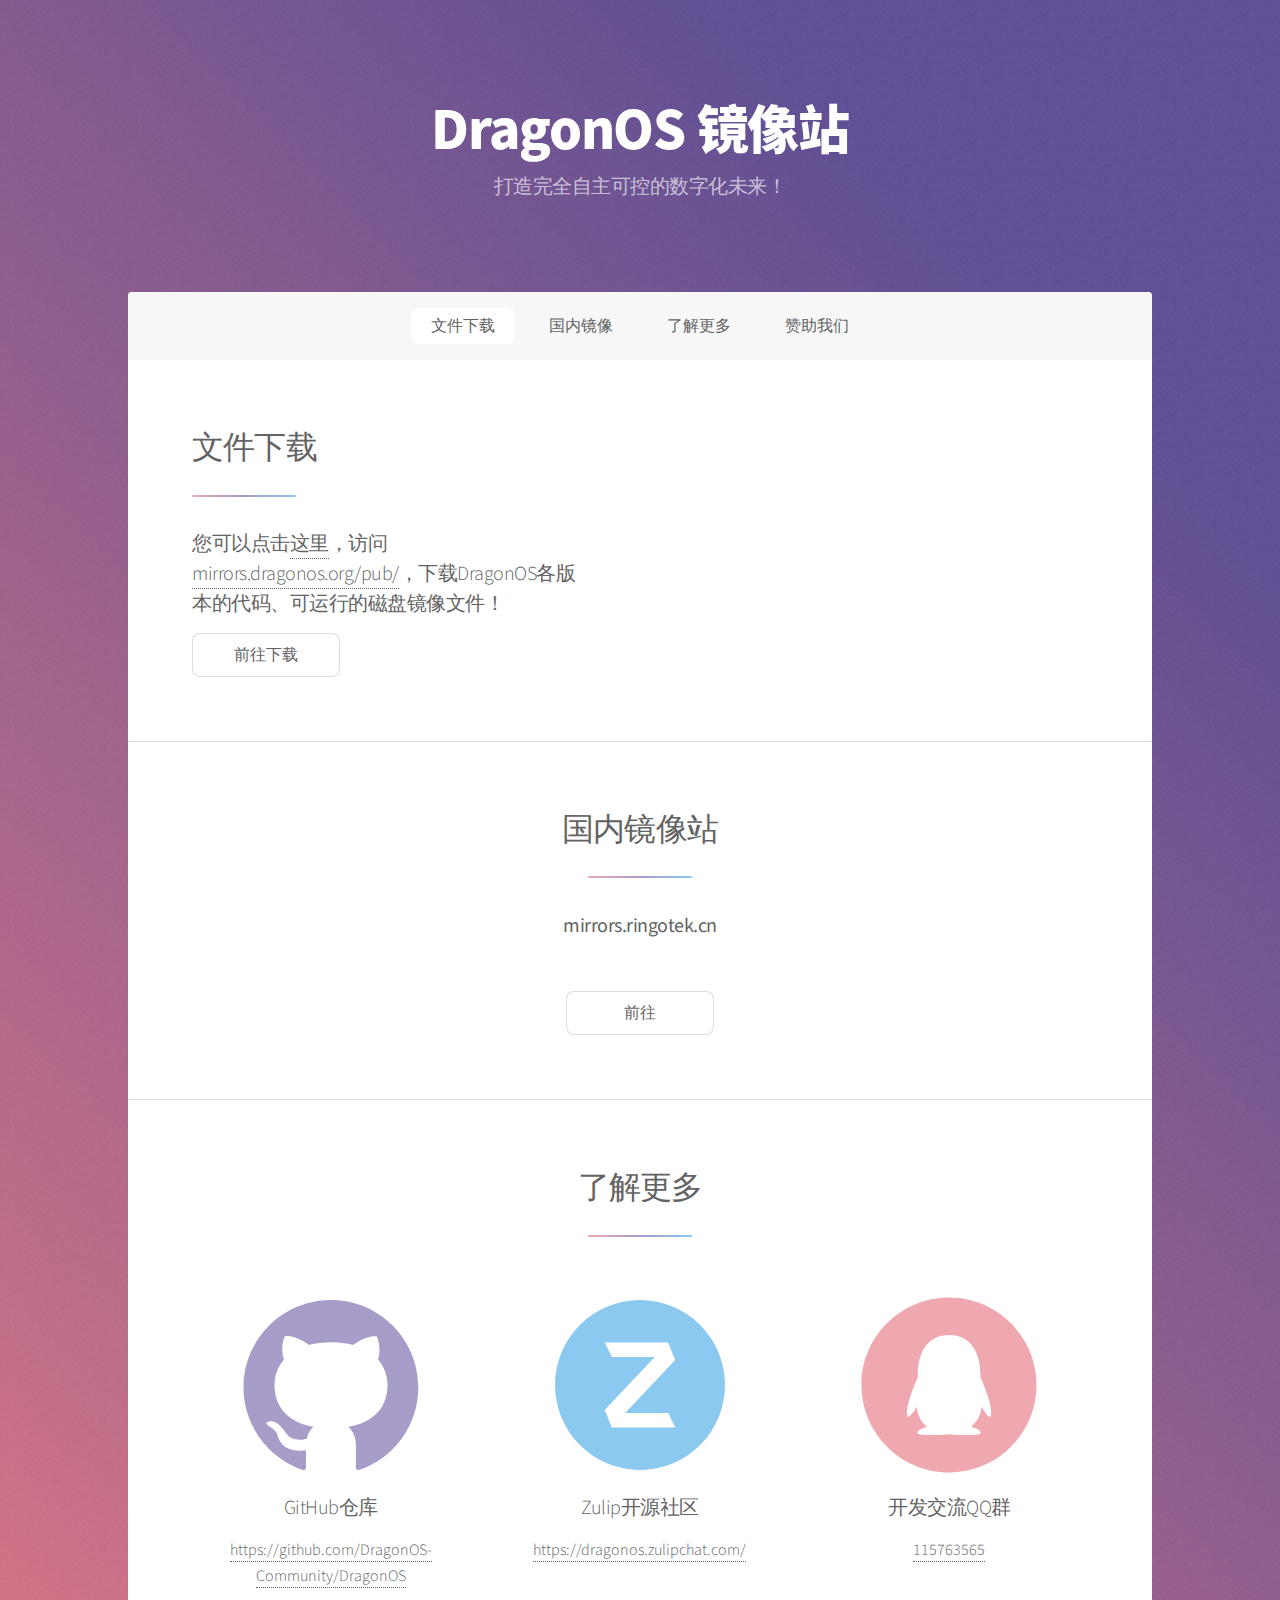
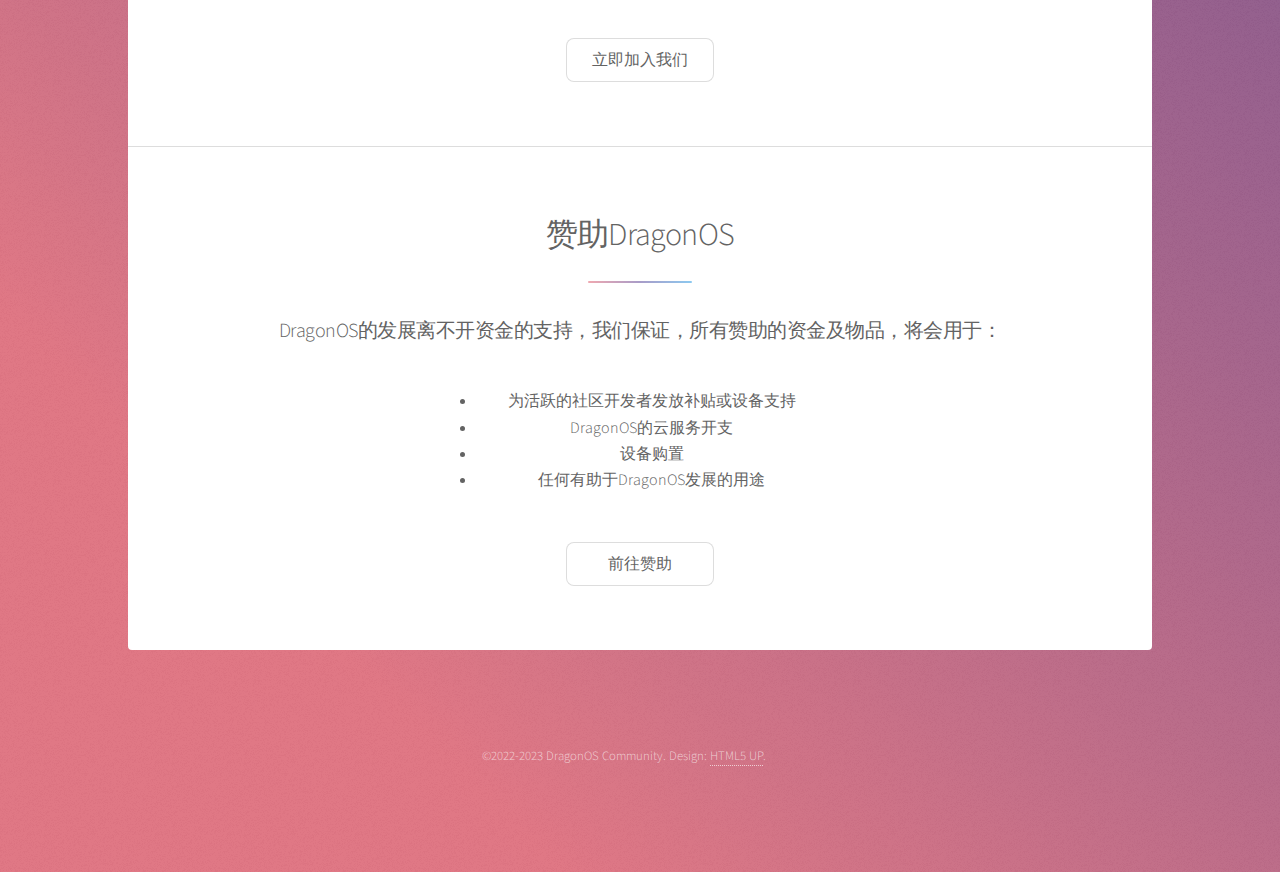
==== src/index.html @ 7f789844 "Merge pull request #1 from Mortimer2003/patch-readme" ====
<!DOCTYPE HTML>

<html>
	<head>
		<title>DragonOS官方镜像站</title>
		<meta charset="utf-8" />
		<meta name="viewport" content="width=device-width, initial-scale=1, user-scalable=no" />
		<link rel="stylesheet" href="assets/css/main.css" />
		<noscript><link rel="stylesheet" href="assets/css/noscript.css" /></noscript>
	</head>
	<body class="is-preload">

		<!-- Wrapper -->
			<div id="wrapper">

				<!-- Header -->
					<header id="header" class="alt">

						<h1>DragonOS 镜像站</h1>
						<p>打造完全自主可控的数字化未来！</p>
					</header>

				<!-- Nav -->
					<nav id="nav">
						<ul>
							<li><a href="#intro" class="active">文件下载</a></li>
							<li><a href="#first">国内镜像</a></li>
							<li><a href="#second">了解更多</a></li>
							<li><a href="#cta">赞助我们</a></li>
						</ul>
					</nav>

				<!-- Main -->
					<div id="main">

						<!-- Introduction -->
							<section id="intro" class="main">
								<div class="spotlight">
									<div class="content">
										<header class="major">
											<h2>文件下载</h2>
										</header>
										<h3>您可以点击<a href="/pub/">这里</a>，访问<a href="/pub/">mirrors.dragonos.org/pub/</a>，下载DragonOS各版本的代码、可运行的磁盘镜像文件！</h3>

										<ul class="actions">
											<li><a href="/pub/" class="button">前往下载</a></li>
										</ul>
									</div>

<!--									<span class="image">-->
										<img decoding="async" width="500vw" height="auto" src="http://new.dragonos.org.cn/wp-content/uploads/2023/03/图形中英文完整@0.5x-1024x275.png" alt="" class="wp-image-15" srcset="https://dragonos.org/wp-content/uploads/2023/03/图形中英文完整@0.5x-1024x275.png 1024w, https://dragonos.org/wp-content/uploads/2023/03/图形中英文完整@0.5x-300x81.png 300w, https://dragonos.org/wp-content/uploads/2023/03/图形中英文完整@0.5x-768x206.png 768w, https://dragonos.org/wp-content/uploads/2023/03/图形中英文完整@0.5x-1536x413.png 1536w, https://dragonos.org/wp-content/uploads/2023/03/图形中英文完整@0.5x-2048x550.png 2048w" >
<!--									</span>-->
								</div>
							</section>

						<!-- First Section -->
							<section id="first" class="main special">
								<header class="major">
									<h2>国内镜像站</h2>
									<a href="https://mirrors.ringotek.cn"><p><b>mirrors.ringotek.cn</b></p></a>
								</header>
								<footer class="major">
									<ul class="actions special">
										<li><a href="https://mirrors.ringotek.cn" class="button">前往</a></li>
									</ul>
								</footer>
							</section>

						<!-- Second Section -->
							<section id="second" class="main special">
								<header class="major">
									<h2>了解更多</h2>
								</header>
								<ul class="features">
									<li>
										<a style="border-bottom: none" href="https://github.com/fslongjin/DragonOS" ><span class="icon solid style3">
											<svg t="1690797645233" class="icon" viewBox="0 0 1024 1024" version="1.1" xmlns="http://www.w3.org/2000/svg" p-id="4051" width="200" height="200"><path d="M511.6 76.3C264.3 76.2 64 276.4 64 523.5 64 718.9 189.3 885 363.8 946c23.5 5.9 19.9-10.8 19.9-22.2v-77.5c-135.7 15.9-141.2-73.9-150.3-88.9C215 726 171.5 718 184.5 703c30.9-15.9 62.4 4 98.9 57.9 26.4 39.1 77.9 32.5 104 26 5.7-23.5 17.9-44.5 34.7-60.8-140.6-25.2-199.2-111-199.2-213 0-49.5 16.3-95 48.3-131.7-20.4-60.5 1.9-112.3 4.9-120 58.1-5.2 118.5 41.6 123.2 45.3 33-8.9 70.7-13.6 112.9-13.6 42.4 0 80.2 4.9 113.5 13.9 11.3-8.6 67.3-48.8 121.3-43.9 2.9 7.7 24.7 58.3 5.5 118 32.4 36.8 48.9 82.7 48.9 132.3 0 102.2-59 188.1-200 212.9 23.5 23.2 38.1 55.4 38.1 91v112.5c0.8 9 0 17.9 15 17.9 177.1-59.7 304.6-227 304.6-424.1 0-247.2-200.4-447.3-447.5-447.3z" p-id="4052" fill="#a89cc8"></path></svg>
										</span></a>
										<h3>GitHub仓库</h3>
										<a href="https://github.com/DragonOS-Community/DragonOS">https://github.com/DragonOS-Community/DragonOS</a>
									</li>
									<li>
										<a style="border-bottom: none" href="https://bbs.dragonos.org"><span class="icon style5">
											<svg t="1690857946956" class="icon" viewBox="0 0 1024 1024" version="1.1" xmlns="http://www.w3.org/2000/svg" p-id="2339" width="170" height="170" style="margin: 15px 0"><path d="M1024 512a512 512 0 1 1-1024 0 512 512 0 0 1 1024 0z m-342.613333-256H299.52l42.666667 86.613333h258.56l-301.226667 320 42.666667 104.96h382.293333l-42.666667-86.186666H422.826667l301.226666-320-42.666666-104.96z" p-id="2340" fill="#8cc9f0"></path></svg>
										</span></a>
										<h3>Zulip开源社区</h3>
										<a href="https://dragonos.zulipchat.com/">https://dragonos.zulipchat.com/</a>
									</li>
									<li>
										<a style="border-bottom: none" href="http://qm.qq.com/cgi-bin/qm/qr?_wv=1027&k=5KfmkHtFRxR0Cs0UY2Nuq-C2KBJHUR1k&authKey=b%2BXKM94Z%2FIKrZScWaLQOIlvi4wXtGjrVBRhCamN8%2FWY8Rt9WVt2%2FkQvyWHOP9fL7&noverify=0&group_code=115763565">
											<span class="icon style1">
												<svg t="1690858551765" class="icon" viewBox="0 0 1024 1024" version="1.1" xmlns="http://www.w3.org/2000/svg" p-id="3417" width="200" height="200"><path d="M512 64C264.6 64 64 264.6 64 512s200.6 448 448 448 448-200.6 448-448S759.4 64 512 64z m210.5 612.4c-11.5 1.4-44.9-52.7-44.9-52.7 0 31.3-16.2 72.2-51.1 101.8 16.9 5.2 54.9 19.2 45.9 34.4-7.3 12.3-125.6 7.9-159.8 4-34.2 3.8-152.5 8.3-159.8-4-9.1-15.2 28.9-29.2 45.8-34.4-35-29.5-51.1-70.4-51.1-101.8 0 0-33.4 54.1-44.9 52.7-5.4-0.7-12.4-29.6 9.4-99.7 10.3-33 22-60.5 40.2-105.8-3.1-116.9 45.3-215 160.4-215 113.9 0 163.3 96.1 160.4 215 18.1 45.2 29.9 72.8 40.2 105.8 21.7 70.1 14.6 99.1 9.3 99.7z" p-id="3418" fill="#efa8b0"></path></svg>
											</span>
										</a>
										<h3>开发交流QQ群</h3>
										<a href="http://qm.qq.com/cgi-bin/qm/qr?_wv=1027&k=5KfmkHtFRxR0Cs0UY2Nuq-C2KBJHUR1k&authKey=b%2BXKM94Z%2FIKrZScWaLQOIlvi4wXtGjrVBRhCamN8%2FWY8Rt9WVt2%2FkQvyWHOP9fL7&noverify=0&group_code=115763565">115763565</a>
									</li>

								</ul>
								<footer class="major">
									<ul class="actions special">
										<li><a href="https://dragonos.zulipchat.com/" class="button">立即加入我们</a></li>
									</ul>
								</footer>
							</section>

						<!-- Get Started -->
						<section id="cta" class="main special">
							<header class="major">
								<h2>赞助DragonOS</h2>
								<p>DragonOS的发展离不开资金的支持，我们保证，所有赞助的资金及物品，将会用于：</p>
								<ul style="width: 40%; margin:auto">
									<li>为活跃的社区开发者发放补贴或设备支持</li>
									<li>DragonOS的云服务开支</li>
									<li>设备购置</li>
									<li>任何有助于DragonOS发展的用途</li>
								</ul>
							</header>
							<footer class="major">
								<ul class="actions special">
									<li><a href="https://dragonos.org/?page_id=37" class="button">前往赞助</a></li>
								</ul>
							</footer>
						</section>
					</div>

				<!-- Footer -->
					<footer id="footer">
						<p class="copyright">©2022-2023 DragonOS Community. Design: <a href="https://html5up.net">HTML5 UP</a>.</p>
					</footer>


			</div>

		<!-- Scripts -->
			<script src="assets/js/jquery.min.js"></script>
			<script src="assets/js/jquery.scrollex.min.js"></script>
			<script src="assets/js/jquery.scrolly.min.js"></script>
			<script src="assets/js/browser.min.js"></script>
			<script src="assets/js/breakpoints.min.js"></script>
			<script src="assets/js/util.js"></script>
			<script src="assets/js/main.js"></script>

	</body>
</html>
---- src/assets/css/main.css ----
@import 'https://fonts.googleapis.com/css?family=Source+Sans+Pro:300,400';

/*
	Stellar by HTML5 UP
	html5up.net | @ajlkn
	Free for personal and commercial use under the CCA 3.0 license (html5up.net/license)
*/

@font-face {
	font-family: title;
	src: url('../webfonts/reTgIxCeG3Te.woff');
}

html, body, div, span, applet, object,
iframe, h1, h2, h3, h4, h5, h6, p, blockquote,
pre, a, abbr, acronym, address, big, cite,
code, del, dfn, em, img, ins, kbd, q, s, samp,
small, strike, strong, sub, sup, tt, var, b,
u, i, center, dl, dt, dd, ol, ul, li, fieldset,
form, label, legend, table, caption, tbody,
tfoot, thead, tr, th, td, article, aside,
canvas, details, embed, figure, figcaption,
footer, header, hgroup, menu, nav, output, ruby,
section, summary, time, mark, audio, video {
	margin: 0;
	padding: 0;
	border: 0;
	font-size: 100%;
	font: inherit;
	vertical-align: baseline;}

article, aside, details, figcaption, figure,
footer, header, hgroup, menu, nav, section {
	display: block;}

body {
	line-height: 1;
}

h1 {
	font-family: title;
}

ol, ul {
	list-style: none;
}

blockquote, q {
	quotes: none;
}

	blockquote:before, blockquote:after, q:before, q:after {
		content: '';
		content: none;
	}

table {
	border-collapse: collapse;
	border-spacing: 0;
}

body {
	-webkit-text-size-adjust: none;
}

mark {
	background-color: transparent;
	color: inherit;
}

input::-moz-focus-inner {
	border: 0;
	padding: 0;
}

input, select, textarea {
	-moz-appearance: none;
	-webkit-appearance: none;
	-ms-appearance: none;
	appearance: none;
}

/* Basic */

	@-ms-viewport {
		/*width: device-width;*/
	}

	body {
		-ms-overflow-style: scrollbar;
	}

	@media screen and (max-width: 480px) {

		html, body {
			min-width: 320px;
		}

	}

	html {
		box-sizing: border-box;
	}

	*, *:before, *:after {
		box-sizing: inherit;
	}

	body {
		background-color: #935d8c;
		background-image: url("../../images/overlay.png"), -moz-linear-gradient(45deg, #e37682 15%, #5f4d93 85%);
		background-image: url("../../images/overlay.png"), -webkit-linear-gradient(45deg, #e37682 15%, #5f4d93 85%);
		background-image: url("../../images/overlay.png"), -ms-linear-gradient(45deg, #e37682 15%, #5f4d93 85%);
		background-image: url("../../images/overlay.png"), linear-gradient(45deg, #e37682 15%, #5f4d93 85%);
	}

		body.is-preload *, body.is-preload *:before, body.is-preload *:after {
			-moz-animation: none !important;
			-webkit-animation: none !important;
			-ms-animation: none !important;
			animation: none !important;
			-moz-transition: none !important;
			-webkit-transition: none !important;
			-ms-transition: none !important;
			transition: none !important;
		}

/* Type */

	body {
		background-color: #935d8c;
		color: rgba(255, 255, 255, 0.65);
	}

	body, input, select, textarea {
		font-family: "Source Sans Pro", Helvetica, sans-serif;
		font-size: 17pt;
		font-weight: 300;
		line-height: 1.65;
	}

		@media screen and (max-width: 1680px) {

			body, input, select, textarea {
				font-size: 14pt;
			}

		}

		@media screen and (max-width: 1280px) {

			body, input, select, textarea {
				font-size: 12pt;
			}

		}

		@media screen and (max-width: 360px) {

			body, input, select, textarea {
				font-size: 11pt;
			}

		}

	a {
		-moz-transition: color 0.2s ease, border-bottom 0.2s ease;
		-webkit-transition: color 0.2s ease, border-bottom 0.2s ease;
		-ms-transition: color 0.2s ease, border-bottom 0.2s ease;
		transition: color 0.2s ease, border-bottom 0.2s ease;
		text-decoration: none;
		border-bottom: dotted 1px;
		color: inherit;
	}

		a:hover {
			border-bottom-color: transparent;
		}

	strong, b {
		font-weight: 400;
	}

	em, i {
		font-style: italic;
	}

	p {
		margin: 0 0 2em 0;
	}

		p.content {
			-moz-columns: 20em 2;
			-webkit-columns: 20em 2;
			-ms-columns: 20em 2;
			columns: 20em 2;
			-moz-column-gap: 2em;
			-webkit-column-gap: 2em;
			-ms-column-gap: 2em;
			column-gap: 2em;
			text-align: justify;
		}

	h1, h2, h3, h4, h5, h6 {
		font-weight: 300;
		line-height: 1.5;
		margin: 0 0 0.7em 0;
		letter-spacing: -0.025em;
	}

		h1 a, h2 a, h3 a, h4 a, h5 a, h6 a {
			color: inherit;
			text-decoration: none;
		}

	h1 {
		font-size: 2.5em;
		line-height: 1.2;
	}

	h2 {
		font-size: 1.5em;
	}

	h3 {
		font-size: 1.25em;
	}

	h4 {
		font-size: 1.1em;
	}

	h5 {
		font-size: 0.9em;
	}

	h6 {
		font-size: 0.7em;
	}

	@media screen and (max-width: 736px) {

		h1 {
			font-size: 2em;
		}

	}

	sub {
		font-size: 0.8em;
		position: relative;
		top: 0.5em;
	}

	sup {
		font-size: 0.8em;
		position: relative;
		top: -0.5em;
	}

	blockquote {
		border-left: solid 4px;
		font-style: italic;
		margin: 0 0 2em 0;
		padding: 0.5em 0 0.5em 2em;
	}

	code {
		border-radius: 8px;
		border: solid 1px;
		font-family: "Courier New", monospace;
		font-size: 0.9em;
		margin: 0 0.25em;
		padding: 0.25em 0.65em;
	}

	pre {
		-webkit-overflow-scrolling: touch;
		font-family: "Courier New", monospace;
		font-size: 0.9em;
		margin: 0 0 2em 0;
	}

		pre code {
			display: block;
			line-height: 1.75;
			padding: 1em 1.5em;
			overflow-x: auto;
		}

	hr {
		border: 0;
		border-bottom: solid 1px;
		margin: 2em 0;
	}

		hr.major {
			margin: 3em 0;
		}

	.align-left {
		text-align: left;
	}

	.align-center {
		text-align: center;
	}

	.align-right {
		text-align: right;
	}

	input, select, textarea {
		color: #ffffff;
	}

	a:hover {
		color: #ffffff;
	}

	strong, b {
		color: #ffffff;
	}

	h1, h2, h3, h4, h5, h6 {
		color: #ffffff;
	}

	blockquote {
		border-left-color: rgba(255, 255, 255, 0.35);
	}

	code {
		background: rgba(255, 255, 255, 0.075);
		border-color: rgba(255, 255, 255, 0.35);
	}

	hr {
		border-bottom-color: rgba(255, 255, 255, 0.35);
	}

/* Row */

	.row {
		display: flex;
		flex-wrap: wrap;
		box-sizing: border-box;
		align-items: stretch;
	}

		.row > * {
			box-sizing: border-box;
		}

		.row.gtr-uniform > * > :last-child {
			margin-bottom: 0;
		}

		.row.aln-left {
			justify-content: flex-start;
		}

		.row.aln-center {
			justify-content: center;
		}

		.row.aln-right {
			justify-content: flex-end;
		}

		.row.aln-top {
			align-items: flex-start;
		}

		.row.aln-middle {
			align-items: center;
		}

		.row.aln-bottom {
			align-items: flex-end;
		}

		.row > .imp {
			order: -1;
		}

		.row > .col-1 {
			width: 8.33333%;
		}

		.row > .off-1 {
			margin-left: 8.33333%;
		}

		.row > .col-2 {
			width: 16.66667%;
		}

		.row > .off-2 {
			margin-left: 16.66667%;
		}

		.row > .col-3 {
			width: 25%;
		}

		.row > .off-3 {
			margin-left: 25%;
		}

		.row > .col-4 {
			width: 33.33333%;
		}

		.row > .off-4 {
			margin-left: 33.33333%;
		}

		.row > .col-5 {
			width: 41.66667%;
		}

		.row > .off-5 {
			margin-left: 41.66667%;
		}

		.row > .col-6 {
			width: 50%;
		}

		.row > .off-6 {
			margin-left: 50%;
		}

		.row > .col-7 {
			width: 58.33333%;
		}

		.row > .off-7 {
			margin-left: 58.33333%;
		}

		.row > .col-8 {
			width: 66.66667%;
		}

		.row > .off-8 {
			margin-left: 66.66667%;
		}

		.row > .col-9 {
			width: 75%;
		}

		.row > .off-9 {
			margin-left: 75%;
		}

		.row > .col-10 {
			width: 83.33333%;
		}

		.row > .off-10 {
			margin-left: 83.33333%;
		}

		.row > .col-11 {
			width: 91.66667%;
		}

		.row > .off-11 {
			margin-left: 91.66667%;
		}

		.row > .col-12 {
			width: 100%;
		}

		.row > .off-12 {
			margin-left: 100%;
		}

		.row.gtr-0 {
			margin-top: 0;
			margin-left: 0em;
		}

			.row.gtr-0 > * {
				padding: 0 0 0 0em;
			}

			.row.gtr-0.gtr-uniform {
				margin-top: 0em;
			}

				.row.gtr-0.gtr-uniform > * {
					padding-top: 0em;
				}

		.row.gtr-25 {
			margin-top: 0;
			margin-left: -0.375em;
		}

			.row.gtr-25 > * {
				padding: 0 0 0 0.375em;
			}

			.row.gtr-25.gtr-uniform {
				margin-top: -0.375em;
			}

				.row.gtr-25.gtr-uniform > * {
					padding-top: 0.375em;
				}

		.row.gtr-50 {
			margin-top: 0;
			margin-left: -0.75em;
		}

			.row.gtr-50 > * {
				padding: 0 0 0 0.75em;
			}

			.row.gtr-50.gtr-uniform {
				margin-top: -0.75em;
			}

				.row.gtr-50.gtr-uniform > * {
					padding-top: 0.75em;
				}

		.row {
			margin-top: 0;
			margin-left: -1.5em;
		}

			.row > * {
				padding: 0 0 0 1.5em;
			}

			.row.gtr-uniform {
				margin-top: -1.5em;
			}

				.row.gtr-uniform > * {
					padding-top: 1.5em;
				}

		.row.gtr-150 {
			margin-top: 0;
			margin-left: -2.25em;
		}

			.row.gtr-150 > * {
				padding: 0 0 0 2.25em;
			}

			.row.gtr-150.gtr-uniform {
				margin-top: -2.25em;
			}

				.row.gtr-150.gtr-uniform > * {
					padding-top: 2.25em;
				}

		.row.gtr-200 {
			margin-top: 0;
			margin-left: -3em;
		}

			.row.gtr-200 > * {
				padding: 0 0 0 3em;
			}

			.row.gtr-200.gtr-uniform {
				margin-top: -3em;
			}

				.row.gtr-200.gtr-uniform > * {
					padding-top: 3em;
				}

		@media screen and (max-width: 1680px) {

			.row {
				display: flex;
				flex-wrap: wrap;
				box-sizing: border-box;
				align-items: stretch;
			}

				.row > * {
					box-sizing: border-box;
				}

				.row.gtr-uniform > * > :last-child {
					margin-bottom: 0;
				}

				.row.aln-left {
					justify-content: flex-start;
				}

				.row.aln-center {
					justify-content: center;
				}

				.row.aln-right {
					justify-content: flex-end;
				}

				.row.aln-top {
					align-items: flex-start;
				}

				.row.aln-middle {
					align-items: center;
				}

				.row.aln-bottom {
					align-items: flex-end;
				}

				.row > .imp-xlarge {
					order: -1;
				}

				.row > .col-1-xlarge {
					width: 8.33333%;
				}

				.row > .off-1-xlarge {
					margin-left: 8.33333%;
				}

				.row > .col-2-xlarge {
					width: 16.66667%;
				}

				.row > .off-2-xlarge {
					margin-left: 16.66667%;
				}

				.row > .col-3-xlarge {
					width: 25%;
				}

				.row > .off-3-xlarge {
					margin-left: 25%;
				}

				.row > .col-4-xlarge {
					width: 33.33333%;
				}

				.row > .off-4-xlarge {
					margin-left: 33.33333%;
				}

				.row > .col-5-xlarge {
					width: 41.66667%;
				}

				.row > .off-5-xlarge {
					margin-left: 41.66667%;
				}

				.row > .col-6-xlarge {
					width: 50%;
				}

				.row > .off-6-xlarge {
					margin-left: 50%;
				}

				.row > .col-7-xlarge {
					width: 58.33333%;
				}

				.row > .off-7-xlarge {
					margin-left: 58.33333%;
				}

				.row > .col-8-xlarge {
					width: 66.66667%;
				}

				.row > .off-8-xlarge {
					margin-left: 66.66667%;
				}

				.row > .col-9-xlarge {
					width: 75%;
				}

				.row > .off-9-xlarge {
					margin-left: 75%;
				}

				.row > .col-10-xlarge {
					width: 83.33333%;
				}

				.row > .off-10-xlarge {
					margin-left: 83.33333%;
				}

				.row > .col-11-xlarge {
					width: 91.66667%;
				}

				.row > .off-11-xlarge {
					margin-left: 91.66667%;
				}

				.row > .col-12-xlarge {
					width: 100%;
				}

				.row > .off-12-xlarge {
					margin-left: 100%;
				}

				.row.gtr-0 {
					margin-top: 0;
					margin-left: 0em;
				}

					.row.gtr-0 > * {
						padding: 0 0 0 0em;
					}

					.row.gtr-0.gtr-uniform {
						margin-top: 0em;
					}

						.row.gtr-0.gtr-uniform > * {
							padding-top: 0em;
						}

				.row.gtr-25 {
					margin-top: 0;
					margin-left: -0.375em;
				}

					.row.gtr-25 > * {
						padding: 0 0 0 0.375em;
					}

					.row.gtr-25.gtr-uniform {
						margin-top: -0.375em;
					}

						.row.gtr-25.gtr-uniform > * {
							padding-top: 0.375em;
						}

				.row.gtr-50 {
					margin-top: 0;
					margin-left: -0.75em;
				}

					.row.gtr-50 > * {
						padding: 0 0 0 0.75em;
					}

					.row.gtr-50.gtr-uniform {
						margin-top: -0.75em;
					}

						.row.gtr-50.gtr-uniform > * {
							padding-top: 0.75em;
						}

				.row {
					margin-top: 0;
					margin-left: -1.5em;
				}

					.row > * {
						padding: 0 0 0 1.5em;
					}

					.row.gtr-uniform {
						margin-top: -1.5em;
					}

						.row.gtr-uniform > * {
							padding-top: 1.5em;
						}

				.row.gtr-150 {
					margin-top: 0;
					margin-left: -2.25em;
				}

					.row.gtr-150 > * {
						padding: 0 0 0 2.25em;
					}

					.row.gtr-150.gtr-uniform {
						margin-top: -2.25em;
					}

						.row.gtr-150.gtr-uniform > * {
							padding-top: 2.25em;
						}

				.row.gtr-200 {
					margin-top: 0;
					margin-left: -3em;
				}

					.row.gtr-200 > * {
						padding: 0 0 0 3em;
					}

					.row.gtr-200.gtr-uniform {
						margin-top: -3em;
					}

						.row.gtr-200.gtr-uniform > * {
							padding-top: 3em;
						}

		}

		@media screen and (max-width: 1280px) {

			.row {
				display: flex;
				flex-wrap: wrap;
				box-sizing: border-box;
				align-items: stretch;
			}

				.row > * {
					box-sizing: border-box;
				}

				.row.gtr-uniform > * > :last-child {
					margin-bottom: 0;
				}

				.row.aln-left {
					justify-content: flex-start;
				}

				.row.aln-center {
					justify-content: center;
				}

				.row.aln-right {
					justify-content: flex-end;
				}

				.row.aln-top {
					align-items: flex-start;
				}

				.row.aln-middle {
					align-items: center;
				}

				.row.aln-bottom {
					align-items: flex-end;
				}

				.row > .imp-large {
					order: -1;
				}

				.row > .col-1-large {
					width: 8.33333%;
				}

				.row > .off-1-large {
					margin-left: 8.33333%;
				}

				.row > .col-2-large {
					width: 16.66667%;
				}

				.row > .off-2-large {
					margin-left: 16.66667%;
				}

				.row > .col-3-large {
					width: 25%;
				}

				.row > .off-3-large {
					margin-left: 25%;
				}

				.row > .col-4-large {
					width: 33.33333%;
				}

				.row > .off-4-large {
					margin-left: 33.33333%;
				}

				.row > .col-5-large {
					width: 41.66667%;
				}

				.row > .off-5-large {
					margin-left: 41.66667%;
				}

				.row > .col-6-large {
					width: 50%;
				}

				.row > .off-6-large {
					margin-left: 50%;
				}

				.row > .col-7-large {
					width: 58.33333%;
				}

				.row > .off-7-large {
					margin-left: 58.33333%;
				}

				.row > .col-8-large {
					width: 66.66667%;
				}

				.row > .off-8-large {
					margin-left: 66.66667%;
				}

				.row > .col-9-large {
					width: 75%;
				}

				.row > .off-9-large {
					margin-left: 75%;
				}

				.row > .col-10-large {
					width: 83.33333%;
				}

				.row > .off-10-large {
					margin-left: 83.33333%;
				}

				.row > .col-11-large {
					width: 91.66667%;
				}

				.row > .off-11-large {
					margin-left: 91.66667%;
				}

				.row > .col-12-large {
					width: 100%;
				}

				.row > .off-12-large {
					margin-left: 100%;
				}

				.row.gtr-0 {
					margin-top: 0;
					margin-left: 0em;
				}

					.row.gtr-0 > * {
						padding: 0 0 0 0em;
					}

					.row.gtr-0.gtr-uniform {
						margin-top: 0em;
					}

						.row.gtr-0.gtr-uniform > * {
							padding-top: 0em;
						}

				.row.gtr-25 {
					margin-top: 0;
					margin-left: -0.375em;
				}

					.row.gtr-25 > * {
						padding: 0 0 0 0.375em;
					}

					.row.gtr-25.gtr-uniform {
						margin-top: -0.375em;
					}

						.row.gtr-25.gtr-uniform > * {
							padding-top: 0.375em;
						}

				.row.gtr-50 {
					margin-top: 0;
					margin-left: -0.75em;
				}

					.row.gtr-50 > * {
						padding: 0 0 0 0.75em;
					}

					.row.gtr-50.gtr-uniform {
						margin-top: -0.75em;
					}

						.row.gtr-50.gtr-uniform > * {
							padding-top: 0.75em;
						}

				.row {
					margin-top: 0;
					margin-left: -1.5em;
				}

					.row > * {
						padding: 0 0 0 1.5em;
					}

					.row.gtr-uniform {
						margin-top: -1.5em;
					}

						.row.gtr-uniform > * {
							padding-top: 1.5em;
						}

				.row.gtr-150 {
					margin-top: 0;
					margin-left: -2.25em;
				}

					.row.gtr-150 > * {
						padding: 0 0 0 2.25em;
					}

					.row.gtr-150.gtr-uniform {
						margin-top: -2.25em;
					}

						.row.gtr-150.gtr-uniform > * {
							padding-top: 2.25em;
						}

				.row.gtr-200 {
					margin-top: 0;
					margin-left: -3em;
				}

					.row.gtr-200 > * {
						padding: 0 0 0 3em;
					}

					.row.gtr-200.gtr-uniform {
						margin-top: -3em;
					}

						.row.gtr-200.gtr-uniform > * {
							padding-top: 3em;
						}

		}

		@media screen and (max-width: 980px) {

			.row {
				display: flex;
				flex-wrap: wrap;
				box-sizing: border-box;
				align-items: stretch;
			}

				.row > * {
					box-sizing: border-box;
				}

				.row.gtr-uniform > * > :last-child {
					margin-bottom: 0;
				}

				.row.aln-left {
					justify-content: flex-start;
				}

				.row.aln-center {
					justify-content: center;
				}

				.row.aln-right {
					justify-content: flex-end;
				}

				.row.aln-top {
					align-items: flex-start;
				}

				.row.aln-middle {
					align-items: center;
				}

				.row.aln-bottom {
					align-items: flex-end;
				}

				.row > .imp-medium {
					order: -1;
				}

				.row > .col-1-medium {
					width: 8.33333%;
				}

				.row > .off-1-medium {
					margin-left: 8.33333%;
				}

				.row > .col-2-medium {
					width: 16.66667%;
				}

				.row > .off-2-medium {
					margin-left: 16.66667%;
				}

				.row > .col-3-medium {
					width: 25%;
				}

				.row > .off-3-medium {
					margin-left: 25%;
				}

				.row > .col-4-medium {
					width: 33.33333%;
				}

				.row > .off-4-medium {
					margin-left: 33.33333%;
				}

				.row > .col-5-medium {
					width: 41.66667%;
				}

				.row > .off-5-medium {
					margin-left: 41.66667%;
				}

				.row > .col-6-medium {
					width: 50%;
				}

				.row > .off-6-medium {
					margin-left: 50%;
				}

				.row > .col-7-medium {
					width: 58.33333%;
				}

				.row > .off-7-medium {
					margin-left: 58.33333%;
				}

				.row > .col-8-medium {
					width: 66.66667%;
				}

				.row > .off-8-medium {
					margin-left: 66.66667%;
				}

				.row > .col-9-medium {
					width: 75%;
				}

				.row > .off-9-medium {
					margin-left: 75%;
				}

				.row > .col-10-medium {
					width: 83.33333%;
				}

				.row > .off-10-medium {
					margin-left: 83.33333%;
				}

				.row > .col-11-medium {
					width: 91.66667%;
				}

				.row > .off-11-medium {
					margin-left: 91.66667%;
				}

				.row > .col-12-medium {
					width: 100%;
				}

				.row > .off-12-medium {
					margin-left: 100%;
				}

				.row.gtr-0 {
					margin-top: 0;
					margin-left: 0em;
				}

					.row.gtr-0 > * {
						padding: 0 0 0 0em;
					}

					.row.gtr-0.gtr-uniform {
						margin-top: 0em;
					}

						.row.gtr-0.gtr-uniform > * {
							padding-top: 0em;
						}

				.row.gtr-25 {
					margin-top: 0;
					margin-left: -0.375em;
				}

					.row.gtr-25 > * {
						padding: 0 0 0 0.375em;
					}

					.row.gtr-25.gtr-uniform {
						margin-top: -0.375em;
					}

						.row.gtr-25.gtr-uniform > * {
							padding-top: 0.375em;
						}

				.row.gtr-50 {
					margin-top: 0;
					margin-left: -0.75em;
				}

					.row.gtr-50 > * {
						padding: 0 0 0 0.75em;
					}

					.row.gtr-50.gtr-uniform {
						margin-top: -0.75em;
					}

						.row.gtr-50.gtr-uniform > * {
							padding-top: 0.75em;
						}

				.row {
					margin-top: 0;
					margin-left: -1.5em;
				}

					.row > * {
						padding: 0 0 0 1.5em;
					}

					.row.gtr-uniform {
						margin-top: -1.5em;
					}

						.row.gtr-uniform > * {
							padding-top: 1.5em;
						}

				.row.gtr-150 {
					margin-top: 0;
					margin-left: -2.25em;
				}

					.row.gtr-150 > * {
						padding: 0 0 0 2.25em;
					}

					.row.gtr-150.gtr-uniform {
						margin-top: -2.25em;
					}

						.row.gtr-150.gtr-uniform > * {
							padding-top: 2.25em;
						}

				.row.gtr-200 {
					margin-top: 0;
					margin-left: -3em;
				}

					.row.gtr-200 > * {
						padding: 0 0 0 3em;
					}

					.row.gtr-200.gtr-uniform {
						margin-top: -3em;
					}

						.row.gtr-200.gtr-uniform > * {
							padding-top: 3em;
						}

		}

		@media screen and (max-width: 736px) {

			.row {
				display: flex;
				flex-wrap: wrap;
				box-sizing: border-box;
				align-items: stretch;
			}

				.row > * {
					box-sizing: border-box;
				}

				.row.gtr-uniform > * > :last-child {
					margin-bottom: 0;
				}

				.row.aln-left {
					justify-content: flex-start;
				}

				.row.aln-center {
					justify-content: center;
				}

				.row.aln-right {
					justify-content: flex-end;
				}

				.row.aln-top {
					align-items: flex-start;
				}

				.row.aln-middle {
					align-items: center;
				}

				.row.aln-bottom {
					align-items: flex-end;
				}

				.row > .imp-small {
					order: -1;
				}

				.row > .col-1-small {
					width: 8.33333%;
				}

				.row > .off-1-small {
					margin-left: 8.33333%;
				}

				.row > .col-2-small {
					width: 16.66667%;
				}

				.row > .off-2-small {
					margin-left: 16.66667%;
				}

				.row > .col-3-small {
					width: 25%;
				}

				.row > .off-3-small {
					margin-left: 25%;
				}

				.row > .col-4-small {
					width: 33.33333%;
				}

				.row > .off-4-small {
					margin-left: 33.33333%;
				}

				.row > .col-5-small {
					width: 41.66667%;
				}

				.row > .off-5-small {
					margin-left: 41.66667%;
				}

				.row > .col-6-small {
					width: 50%;
				}

				.row > .off-6-small {
					margin-left: 50%;
				}

				.row > .col-7-small {
					width: 58.33333%;
				}

				.row > .off-7-small {
					margin-left: 58.33333%;
				}

				.row > .col-8-small {
					width: 66.66667%;
				}

				.row > .off-8-small {
					margin-left: 66.66667%;
				}

				.row > .col-9-small {
					width: 75%;
				}

				.row > .off-9-small {
					margin-left: 75%;
				}

				.row > .col-10-small {
					width: 83.33333%;
				}

				.row > .off-10-small {
					margin-left: 83.33333%;
				}

				.row > .col-11-small {
					width: 91.66667%;
				}

				.row > .off-11-small {
					margin-left: 91.66667%;
				}

				.row > .col-12-small {
					width: 100%;
				}

				.row > .off-12-small {
					margin-left: 100%;
				}

				.row.gtr-0 {
					margin-top: 0;
					margin-left: 0em;
				}

					.row.gtr-0 > * {
						padding: 0 0 0 0em;
					}

					.row.gtr-0.gtr-uniform {
						margin-top: 0em;
					}

						.row.gtr-0.gtr-uniform > * {
							padding-top: 0em;
						}

				.row.gtr-25 {
					margin-top: 0;
					margin-left: -0.25em;
				}

					.row.gtr-25 > * {
						padding: 0 0 0 0.25em;
					}

					.row.gtr-25.gtr-uniform {
						margin-top: -0.25em;
					}

						.row.gtr-25.gtr-uniform > * {
							padding-top: 0.25em;
						}

				.row.gtr-50 {
					margin-top: 0;
					margin-left: -0.5em;
				}

					.row.gtr-50 > * {
						padding: 0 0 0 0.5em;
					}

					.row.gtr-50.gtr-uniform {
						margin-top: -0.5em;
					}

						.row.gtr-50.gtr-uniform > * {
							padding-top: 0.5em;
						}

				.row {
					margin-top: 0;
					margin-left: -1em;
				}

					.row > * {
						padding: 0 0 0 1em;
					}

					.row.gtr-uniform {
						margin-top: -1em;
					}

						.row.gtr-uniform > * {
							padding-top: 1em;
						}

				.row.gtr-150 {
					margin-top: 0;
					margin-left: -1.5em;
				}

					.row.gtr-150 > * {
						padding: 0 0 0 1.5em;
					}

					.row.gtr-150.gtr-uniform {
						margin-top: -1.5em;
					}

						.row.gtr-150.gtr-uniform > * {
							padding-top: 1.5em;
						}

				.row.gtr-200 {
					margin-top: 0;
					margin-left: -2em;
				}

					.row.gtr-200 > * {
						padding: 0 0 0 2em;
					}

					.row.gtr-200.gtr-uniform {
						margin-top: -2em;
					}

						.row.gtr-200.gtr-uniform > * {
							padding-top: 2em;
						}

		}

		@media screen and (max-width: 480px) {

			.row {
				display: flex;
				flex-wrap: wrap;
				box-sizing: border-box;
				align-items: stretch;
			}

				.row > * {
					box-sizing: border-box;
				}

				.row.gtr-uniform > * > :last-child {
					margin-bottom: 0;
				}

				.row.aln-left {
					justify-content: flex-start;
				}

				.row.aln-center {
					justify-content: center;
				}

				.row.aln-right {
					justify-content: flex-end;
				}

				.row.aln-top {
					align-items: flex-start;
				}

				.row.aln-middle {
					align-items: center;
				}

				.row.aln-bottom {
					align-items: flex-end;
				}

				.row > .imp-xsmall {
					order: -1;
				}

				.row > .col-1-xsmall {
					width: 8.33333%;
				}

				.row > .off-1-xsmall {
					margin-left: 8.33333%;
				}

				.row > .col-2-xsmall {
					width: 16.66667%;
				}

				.row > .off-2-xsmall {
					margin-left: 16.66667%;
				}

				.row > .col-3-xsmall {
					width: 25%;
				}

				.row > .off-3-xsmall {
					margin-left: 25%;
				}

				.row > .col-4-xsmall {
					width: 33.33333%;
				}

				.row > .off-4-xsmall {
					margin-left: 33.33333%;
				}

				.row > .col-5-xsmall {
					width: 41.66667%;
				}

				.row > .off-5-xsmall {
					margin-left: 41.66667%;
				}

				.row > .col-6-xsmall {
					width: 50%;
				}

				.row > .off-6-xsmall {
					margin-left: 50%;
				}

				.row > .col-7-xsmall {
					width: 58.33333%;
				}

				.row > .off-7-xsmall {
					margin-left: 58.33333%;
				}

				.row > .col-8-xsmall {
					width: 66.66667%;
				}

				.row > .off-8-xsmall {
					margin-left: 66.66667%;
				}

				.row > .col-9-xsmall {
					width: 75%;
				}

				.row > .off-9-xsmall {
					margin-left: 75%;
				}

				.row > .col-10-xsmall {
					width: 83.33333%;
				}

				.row > .off-10-xsmall {
					margin-left: 83.33333%;
				}

				.row > .col-11-xsmall {
					width: 91.66667%;
				}

				.row > .off-11-xsmall {
					margin-left: 91.66667%;
				}

				.row > .col-12-xsmall {
					width: 100%;
				}

				.row > .off-12-xsmall {
					margin-left: 100%;
				}

				.row.gtr-0 {
					margin-top: 0;
					margin-left: 0em;
				}

					.row.gtr-0 > * {
						padding: 0 0 0 0em;
					}

					.row.gtr-0.gtr-uniform {
						margin-top: 0em;
					}

						.row.gtr-0.gtr-uniform > * {
							padding-top: 0em;
						}

				.row.gtr-25 {
					margin-top: 0;
					margin-left: -0.3125em;
				}

					.row.gtr-25 > * {
						padding: 0 0 0 0.3125em;
					}

					.row.gtr-25.gtr-uniform {
						margin-top: -0.3125em;
					}

						.row.gtr-25.gtr-uniform > * {
							padding-top: 0.3125em;
						}

				.row.gtr-50 {
					margin-top: 0;
					margin-left: -0.625em;
				}

					.row.gtr-50 > * {
						padding: 0 0 0 0.625em;
					}

					.row.gtr-50.gtr-uniform {
						margin-top: -0.625em;
					}

						.row.gtr-50.gtr-uniform > * {
							padding-top: 0.625em;
						}

				.row {
					margin-top: 0;
					margin-left: -1.25em;
				}

					.row > * {
						padding: 0 0 0 1.25em;
					}

					.row.gtr-uniform {
						margin-top: -1.25em;
					}

						.row.gtr-uniform > * {
							padding-top: 1.25em;
						}

				.row.gtr-150 {
					margin-top: 0;
					margin-left: -1.875em;
				}

					.row.gtr-150 > * {
						padding: 0 0 0 1.875em;
					}

					.row.gtr-150.gtr-uniform {
						margin-top: -1.875em;
					}

						.row.gtr-150.gtr-uniform > * {
							padding-top: 1.875em;
						}

				.row.gtr-200 {
					margin-top: 0;
					margin-left: -2.5em;
				}

					.row.gtr-200 > * {
						padding: 0 0 0 2.5em;
					}

					.row.gtr-200.gtr-uniform {
						margin-top: -2.5em;
					}

						.row.gtr-200.gtr-uniform > * {
							padding-top: 2.5em;
						}

		}

/* Box */

	.box {
		border-radius: 8px;
		border: solid;
		margin-bottom: 2em;
		padding: 1.5em;
	}

		.box > :last-child,
		.box > :last-child > :last-child,
		.box > :last-child > :last-child > :last-child {
			margin-bottom: 0;
		}

		.box.alt {
			border: 0;
			border-radius: 0;
			padding: 0;
		}

	.box {
		border-color: rgba(255, 255, 255, 0.35);
	}

/* Button */

	input[type="submit"],
	input[type="reset"],
	input[type="button"],
	button,
	.button {
		-moz-appearance: none;
		-webkit-appearance: none;
		-ms-appearance: none;
		appearance: none;
		-moz-transition: background-color 0.2s ease-in-out, color 0.2s ease-in-out;
		-webkit-transition: background-color 0.2s ease-in-out, color 0.2s ease-in-out;
		-ms-transition: background-color 0.2s ease-in-out, color 0.2s ease-in-out;
		transition: background-color 0.2s ease-in-out, color 0.2s ease-in-out;
		border-radius: 8px;
		border: 0;
		cursor: pointer;
		display: inline-block;
		font-weight: 300;
		height: 2.75em;
		line-height: 2.75em;
		min-width: 9.25em;
		padding: 0 1.5em;
		text-align: center;
		text-decoration: none;
		white-space: nowrap;
	}

		input[type="submit"].icon,
		input[type="reset"].icon,
		input[type="button"].icon,
		button.icon,
		.button.icon {
			padding-left: 1.35em;
		}

			input[type="submit"].icon:before,
			input[type="reset"].icon:before,
			input[type="button"].icon:before,
			button.icon:before,
			.button.icon:before {
				margin-right: 0.5em;
			}

		input[type="submit"].fit,
		input[type="reset"].fit,
		input[type="button"].fit,
		button.fit,
		.button.fit {
			width: 100%;
		}

		input[type="submit"].small,
		input[type="reset"].small,
		input[type="button"].small,
		button.small,
		.button.small {
			font-size: 0.8em;
		}

		input[type="submit"].large,
		input[type="reset"].large,
		input[type="button"].large,
		button.large,
		.button.large {
			font-size: 1.35em;
		}

		input[type="submit"].disabled, input[type="submit"]:disabled,
		input[type="reset"].disabled,
		input[type="reset"]:disabled,
		input[type="button"].disabled,
		input[type="button"]:disabled,
		button.disabled,
		button:disabled,
		.button.disabled,
		.button:disabled {
			pointer-events: none;
			opacity: 0.25;
		}

		@media screen and (max-width: 736px) {

			input[type="submit"],
			input[type="reset"],
			input[type="button"],
			button,
			.button {
				min-width: 0;
			}

		}

	input[type="submit"],
	input[type="reset"],
	input[type="button"],
	button,
	.button {
		background-color: transparent;
		box-shadow: inset 0 0 0 1px rgba(255, 255, 255, 0.35);
		color: #ffffff !important;
	}

		input[type="submit"]:hover,
		input[type="reset"]:hover,
		input[type="button"]:hover,
		button:hover,
		.button:hover {
			background-color: rgba(255, 255, 255, 0.075);
		}

		input[type="submit"]:active,
		input[type="reset"]:active,
		input[type="button"]:active,
		button:active,
		.button:active {
			background-color: rgba(255, 255, 255, 0.2);
		}

		input[type="submit"].icon:before,
		input[type="reset"].icon:before,
		input[type="button"].icon:before,
		button.icon:before,
		.button.icon:before {
			color: rgba(255, 255, 255, 0.5);
		}

		input[type="submit"].primary,
		input[type="reset"].primary,
		input[type="button"].primary,
		button.primary,
		.button.primary {
			background-color: #8cc9f0;
			color: #ffffff !important;
			box-shadow: none;
		}

			input[type="submit"].primary:hover,
			input[type="reset"].primary:hover,
			input[type="button"].primary:hover,
			button.primary:hover,
			.button.primary:hover {
				background-color: #9acff2;
			}

			input[type="submit"].primary:active,
			input[type="reset"].primary:active,
			input[type="button"].primary:active,
			button.primary:active,
			.button.primary:active {
				background-color: #7ec3ee;
			}

			input[type="submit"].primary.icon:before,
			input[type="reset"].primary.icon:before,
			input[type="button"].primary.icon:before,
			button.primary.icon:before,
			.button.primary.icon:before {
				color: #ffffff !important;
			}

/* Form */

	form {
		margin: 0 0 2em 0;
	}

	label {
		display: block;
		font-size: 0.9em;
		font-weight: 400;
		margin: 0 0 1em 0;
	}

	input[type="text"],
	input[type="password"],
	input[type="email"],
	select,
	textarea {
		-moz-appearance: none;
		-webkit-appearance: none;
		-ms-appearance: none;
		appearance: none;
		border-radius: 8px;
		border: solid 1px;
		color: inherit;
		display: block;
		outline: 0;
		padding: 0 1em;
		text-decoration: none;
		width: 100%;
	}

		input[type="text"]:invalid,
		input[type="password"]:invalid,
		input[type="email"]:invalid,
		select:invalid,
		textarea:invalid {
			box-shadow: none;
		}

	select {
		background-size: 1.25rem;
		background-repeat: no-repeat;
		background-position: calc(100% - 1rem) center;
		height: 2.75em;
		padding-right: 2.75em;
		text-overflow: ellipsis;
	}

		select:focus::-ms-value {
			background-color: transparent;
		}

		select::-ms-expand {
			display: none;
		}

	input[type="text"],
	input[type="password"],
	input[type="email"],
	select {
		height: 2.75em;
	}

	textarea {
		padding: 0.75em 1em;
	}

	input[type="checkbox"],
	input[type="radio"] {
		-moz-appearance: none;
		-webkit-appearance: none;
		-ms-appearance: none;
		appearance: none;
		display: block;
		float: left;
		margin-right: -2em;
		opacity: 0;
		width: 1em;
		z-index: -1;
	}

		input[type="checkbox"] + label,
		input[type="radio"] + label {
			text-decoration: none;
			cursor: pointer;
			display: inline-block;
			font-size: 1em;
			font-weight: 300;
			padding-left: 2.4em;
			padding-right: 0.75em;
			position: relative;
		}

			input[type="checkbox"] + label:before,
			input[type="radio"] + label:before {
				-moz-osx-font-smoothing: grayscale;
				-webkit-font-smoothing: antialiased;
				display: inline-block;
				font-style: normal;
				font-variant: normal;
				text-rendering: auto;
				line-height: 1;
				text-transform: none !important;
				font-family: 'Font Awesome 5 Free';
				font-weight: 900;
			}

			input[type="checkbox"] + label:before,
			input[type="radio"] + label:before {
				border-radius: 8px;
				border: solid 1px;
				content: '';
				display: inline-block;
				font-size: 0.8em;
				height: 2.0625em;
				left: 0;
				line-height: 2.0625em;
				position: absolute;
				text-align: center;
				top: 0;
				width: 2.0625em;
			}

		input[type="checkbox"]:checked + label:before,
		input[type="radio"]:checked + label:before {
			content: '\f00c';
		}

	input[type="checkbox"] + label:before {
		border-radius: 8px;
	}

	input[type="radio"] + label:before {
		border-radius: 100%;
	}

	::-webkit-input-placeholder {
		opacity: 1.0;
	}

	:-moz-placeholder {
		opacity: 1.0;
	}

	::-moz-placeholder {
		opacity: 1.0;
	}

	:-ms-input-placeholder {
		opacity: 1.0;
	}

	label {
		color: #ffffff;
	}

	input[type="text"],
	input[type="password"],
	input[type="email"],
	select,
	textarea {
		background-color: rgba(255, 255, 255, 0.075);
		border-color: rgba(255, 255, 255, 0.35);
	}

		input[type="text"]:focus,
		input[type="password"]:focus,
		input[type="email"]:focus,
		select:focus,
		textarea:focus {
			border-color: #8cc9f0;
			box-shadow: 0 0 0 1px #8cc9f0;
		}

	select {
		background-image: url("data:image/svg+xml;charset=utf8,%3Csvg xmlns='http://www.w3.org/2000/svg' width='40' height='40' preserveAspectRatio='none' viewBox='0 0 40 40'%3E%3Cpath d='M9.4,12.3l10.4,10.4l10.4-10.4c0.2-0.2,0.5-0.4,0.9-0.4c0.3,0,0.6,0.1,0.9,0.4l3.3,3.3c0.2,0.2,0.4,0.5,0.4,0.9 c0,0.4-0.1,0.6-0.4,0.9L20.7,31.9c-0.2,0.2-0.5,0.4-0.9,0.4c-0.3,0-0.6-0.1-0.9-0.4L4.3,17.3c-0.2-0.2-0.4-0.5-0.4-0.9 c0-0.4,0.1-0.6,0.4-0.9l3.3-3.3c0.2-0.2,0.5-0.4,0.9-0.4S9.1,12.1,9.4,12.3z' fill='rgba(255, 255, 255, 0.35)' /%3E%3C/svg%3E");
	}

		select option {
			color: #ffffff;
			background: #935d8c;
		}

	input[type="checkbox"] + label,
	input[type="radio"] + label {
		color: rgba(255, 255, 255, 0.65);
	}

		input[type="checkbox"] + label:before,
		input[type="radio"] + label:before {
			background: rgba(255, 255, 255, 0.075);
			border-color: rgba(255, 255, 255, 0.35);
		}

	input[type="checkbox"]:checked + label:before,
	input[type="radio"]:checked + label:before {
		background-color: #ffffff;
		border-color: #ffffff;
		color: #935d8c;
	}

	input[type="checkbox"]:focus + label:before,
	input[type="radio"]:focus + label:before {
		border-color: #8cc9f0;
		box-shadow: 0 0 0 1px #8cc9f0;
	}

	::-webkit-input-placeholder {
		color: rgba(255, 255, 255, 0.5) !important;
	}

	:-moz-placeholder {
		color: rgba(255, 255, 255, 0.5) !important;
	}

	::-moz-placeholder {
		color: rgba(255, 255, 255, 0.5) !important;
	}

	:-ms-input-placeholder {
		color: rgba(255, 255, 255, 0.5) !important;
	}

	.formerize-placeholder {
		color: rgba(255, 255, 255, 0.5) !important;
	}

/* Icon */

	.icon {
		text-decoration: none;
		-moz-transition: background-color 0.2s ease-in-out, color 0.2s ease-in-out;
		-webkit-transition: background-color 0.2s ease-in-out, color 0.2s ease-in-out;
		-ms-transition: background-color 0.2s ease-in-out, color 0.2s ease-in-out;
		transition: background-color 0.2s ease-in-out, color 0.2s ease-in-out;
		border-bottom: none;
		position: relative;
	}

		.icon:before {
			-moz-osx-font-smoothing: grayscale;
			-webkit-font-smoothing: antialiased;
			display: inline-block;
			font-style: normal;
			font-variant: normal;
			text-rendering: auto;
			line-height: 1;
			text-transform: none !important;
			font-family: 'Font Awesome 5 Free';
			font-weight: 400;
		}

		.icon > .label {
			display: none;
		}

		.icon:before {
			/*line-height: solid;*/
		}

		.icon.solid:before {
			font-weight: 900;
		}

		.icon.brands:before {
			font-family: 'Font Awesome 5 Brands';
		}

		.icon.major {
			border: solid 1px;
			display: inline-block;
			border-radius: 100%;
			padding: 0.65em;
			margin: 0 0 2em 0;
			cursor: default;
		}

			.icon.major:before {
				display: inline-block;
				font-size: 6.25rem;
				width: 2.25em;
				height: 2.25em;
				line-height: 2.2em;
				border-radius: 100%;
				border: solid 1px;
				text-align: center;
			}

		.icon.alt {
			display: inline-block;
			border: solid 1px;
			border-radius: 100%;
		}

			.icon.alt:before {
				display: block;
				font-size: 1.25em;
				width: 2em;
				height: 2em;
				text-align: center;
				line-height: 2em;
			}

		.icon.style1 {
			color: #efa8b0;
		}

		.icon.style2 {
			color: #c79cc8;
		}

		.icon.style3 {
			color: #a89cc8;
		}

		.icon.style4 {
			color: #9bb2e1;
		}

		.icon.style5 {
			color: #8cc9f0;
		}

		@media screen and (max-width: 1680px) {

			.icon.major:before {
				font-size: 5.5rem;
			}

		}

		@media screen and (max-width: 1280px) {

			.icon.major:before {
				font-size: 4.75rem;
			}

		}

		@media screen and (max-width: 736px) {

			.icon.major {
				margin: 0 0 1.5em 0;
				padding: 0.35em;
			}

				.icon.major:before {
					font-size: 3.5rem;
				}

		}

	.icon.major {
		border-color: rgba(255, 255, 255, 0.35);
	}

		.icon.major:before {
			border-color: rgba(255, 255, 255, 0.35);
		}

	.icon.alt {
		border-color: rgba(255, 255, 255, 0.35);
		color: #ffffff;
	}

		.icon.alt:hover {
			background-color: rgba(255, 255, 255, 0.075);
		}

		.icon.alt:active {
			background-color: rgba(255, 255, 255, 0.2);
		}

/* Image */

	.image {
		border-radius: 8px;
		border: 0;
		display: inline-block;
		position: relative;
	}

		.image img {
			border-radius: 8px;
			display: block;
		}

		.image.left, .image.right {
			max-width: 40%;
		}

			.image.left img, .image.right img {
				width: 100%;
			}

		.image.left {
			float: left;
			margin: 0 1.5em 1em 0;
			top: 0.25em;
		}

		.image.right {
			float: right;
			margin: 0 0 1em 1.5em;
			top: 0.25em;
		}

		.image.fit {
			display: block;
			margin: 0 0 2em 0;
			width: 100%;
		}

			.image.fit img {
				width: 100%;
			}

		.image.main {
			display: block;
			margin: 0 0 3em 0;
			width: 100%;
		}

			.image.main img {
				width: 100%;
			}

/* List */

	ol {
		list-style: decimal;
		margin: 0 0 2em 0;
		padding-left: 1.25em;
	}

		ol li {
			padding-left: 0.25em;
		}

	ul {
		list-style: disc;
		margin: 0 0 2em 0;
		padding-left: 1em;
	}

		ul li {
			padding-left: 0.5em;
		}

		ul.alt {
			list-style: none;
			padding-left: 0;
		}

			ul.alt li {
				border-top: solid 1px;
				padding: 0.5em 0;
			}

				ul.alt li:first-child {
					border-top: 0;
					padding-top: 0;
				}

	dl {
		margin: 0 0 2em 0;
	}

		dl dt {
			display: block;
			font-weight: 400;
			margin: 0 0 1em 0;
		}

		dl dd {
			margin-left: 2em;
		}

		dl.alt dt {
			display: block;
			width: 3em;
			margin: 0;
			clear: left;
			float: left;
		}

		dl.alt dd {
			margin: 0 0 0.85em 5.5em;
		}

		dl.alt:after {
			content: '';
			display: block;
			clear: both;
		}

	ul.alt li {
		border-top-color: rgba(255, 255, 255, 0.35);
	}

	dl dt {
		color: #ffffff;
	}

/* Actions */

	ul.actions {
		display: -moz-flex;
		display: -webkit-flex;
		display: -ms-flex;
		display: flex;
		cursor: default;
		list-style: none;
		margin-left: -1em;
		padding-left: 0;
	}

		ul.actions li {
			padding: 0 0 0 1em;
			vertical-align: middle;
		}

		ul.actions.special {
			-moz-justify-content: center;
			-webkit-justify-content: center;
			-ms-justify-content: center;
			justify-content: center;
			width: 100%;
			margin-left: 0;
		}

			ul.actions.special li:first-child {
				padding-left: 0;
			}

		ul.actions.stacked {
			-moz-flex-direction: column;
			-webkit-flex-direction: column;
			-ms-flex-direction: column;
			flex-direction: column;
			margin-left: 0;
		}

			ul.actions.stacked li {
				padding: 1.3em 0 0 0;
			}

				ul.actions.stacked li:first-child {
					padding-top: 0;
				}

		ul.actions.fit {
			width: calc(100% + 1em);
		}

			ul.actions.fit li {
				-moz-flex-grow: 1;
				-webkit-flex-grow: 1;
				-ms-flex-grow: 1;
				flex-grow: 1;
				-moz-flex-shrink: 1;
				-webkit-flex-shrink: 1;
				-ms-flex-shrink: 1;
				flex-shrink: 1;
				width: 100%;
			}

				ul.actions.fit li > * {
					width: 100%;
				}

			ul.actions.fit.stacked {
				width: 100%;
			}

		@media screen and (max-width: 480px) {

			ul.actions:not(.fixed) {
				-moz-flex-direction: column;
				-webkit-flex-direction: column;
				-ms-flex-direction: column;
				flex-direction: column;
				margin-left: 0;
				width: 100% !important;
			}

				ul.actions:not(.fixed) li {
					-moz-flex-grow: 1;
					-webkit-flex-grow: 1;
					-ms-flex-grow: 1;
					flex-grow: 1;
					-moz-flex-shrink: 1;
					-webkit-flex-shrink: 1;
					-ms-flex-shrink: 1;
					flex-shrink: 1;
					padding: 1em 0 0 0;
					text-align: center;
					width: 100%;
				}

					ul.actions:not(.fixed) li > * {
						width: 100%;
					}

					ul.actions:not(.fixed) li:first-child {
						padding-top: 0;
					}

					ul.actions:not(.fixed) li input[type="submit"],
					ul.actions:not(.fixed) li input[type="reset"],
					ul.actions:not(.fixed) li input[type="button"],
					ul.actions:not(.fixed) li button,
					ul.actions:not(.fixed) li .button {
						width: 100%;
					}

						ul.actions:not(.fixed) li input[type="submit"].icon:before,
						ul.actions:not(.fixed) li input[type="reset"].icon:before,
						ul.actions:not(.fixed) li input[type="button"].icon:before,
						ul.actions:not(.fixed) li button.icon:before,
						ul.actions:not(.fixed) li .button.icon:before {
							margin-left: -0.5rem;
						}

		}

/* Icons */

	ul.icons {
		cursor: default;
		list-style: none;
		padding-left: 0;
	}

		ul.icons li {
			display: inline-block;
			padding: 0 0.65em 0 0;
		}

			ul.icons li:last-child {
				padding-right: 0 !important;
			}

/* Section/Article */

	section.special, article.special {
		text-align: center;
	}

	header.major {
		margin-bottom: 3em;
	}

		header.major h2 {
			font-size: 2em;
		}

			header.major h2:after {
				display: block;
				content: '';
				width: 3.25em;
				height: 2px;
				margin: 0.7em 0 1em 0;
				border-radius: 2px;
			}

				section.special header.major h2:after, article.special header.major h2:after {
					margin-left: auto;
					margin-right: auto;
				}

		header.major p {
			font-size: 1.25em;
			letter-spacing: -0.025em;
		}

		header.major.special {
			text-align: center;
		}

			header.major.special h2:after {
				margin-left: auto;
				margin-right: auto;
			}

	footer.major {
		margin-top: 3em;
	}

	@media screen and (max-width: 736px) {

		header.major {
			margin-bottom: 0;
		}

			header.major h2 {
				font-size: 1.5em;
			}

			header.major p {
				font-size: 1em;
				letter-spacing: 0;
			}

				header.major p br {
					display: none;
				}

		footer.major {
			margin-top: 0;
		}

	}

	header.major h2:after {
		background-color: rgba(255, 255, 255, 0.35);
	}

/* Table */

	.table-wrapper {
		-webkit-overflow-scrolling: touch;
		overflow-x: auto;
	}

	table {
		margin: 0 0 2em 0;
		width: 100%;
	}

		table tbody tr {
			border: solid 1px;
			border-left: 0;
			border-right: 0;
		}

		table td {
			padding: 0.75em 0.75em;
		}

		table th {
			font-size: 0.9em;
			font-weight: 400;
			padding: 0 0.75em 0.75em 0.75em;
			text-align: left;
		}

		table thead {
			border-bottom: solid 2px;
		}

		table tfoot {
			border-top: solid 2px;
		}

		table.alt {
			border-collapse: separate;
		}

			table.alt tbody tr td {
				border: solid 1px;
				border-left-width: 0;
				border-top-width: 0;
			}

				table.alt tbody tr td:first-child {
					border-left-width: 1px;
				}

			table.alt tbody tr:first-child td {
				border-top-width: 1px;
			}

			table.alt thead {
				border-bottom: 0;
			}

			table.alt tfoot {
				border-top: 0;
			}

	table tbody tr {
		border-color: rgba(255, 255, 255, 0.35);
	}

		table tbody tr:nth-child(2n + 1) {
			background-color: rgba(255, 255, 255, 0.075);
		}

	table th {
		color: #ffffff;
	}

	table thead {
		border-bottom-color: rgba(255, 255, 255, 0.35);
	}

	table tfoot {
		border-top-color: rgba(255, 255, 255, 0.35);
	}

	table.alt tbody tr td {
		border-color: rgba(255, 255, 255, 0.35);
	}

/* Features */

	.features {
		display: -moz-flex;
		display: -webkit-flex;
		display: -ms-flex;
		display: flex;
		-moz-flex-wrap: wrap;
		-webkit-flex-wrap: wrap;
		-ms-flex-wrap: wrap;
		flex-wrap: wrap;
		-moz-justify-content: center;
		-webkit-justify-content: center;
		-ms-justify-content: center;
		justify-content: center;
		width: calc(100% + 2em);
		margin: 0 0 3em -2em;
		padding: 0;
		list-style: none;
	}

		.features li {
			width: calc(33.33333% - 2em);
			margin-left: 2em;
			margin-top: 3em;
			padding: 0;
		}

			.features li:nth-child(1), .features li:nth-child(2), .features li:nth-child(3) {
				margin-top: 0;
			}

			.features li > :last-child {
				margin-bottom: 0;
			}

		@media screen and (max-width: 980px) {

			.features li {
				width: calc(50% - 2em);
			}

				.features li:nth-child(3) {
					margin-top: 3em;
				}

		}

		@media screen and (max-width: 736px) {

			.features {
				width: 100%;
				margin: 0 0 2em 0;
			}

				.features li {
					width: 100%;
					margin-left: 0;
					margin-top: 2em;
				}

					.features li:nth-child(2), .features li:nth-child(3) {
						margin-top: 2em;
					}

		}

/* Statistics */

	.statistics {
		display: -moz-flex;
		display: -webkit-flex;
		display: -ms-flex;
		display: flex;
		width: 100%;
		margin: 0 0 3em 0;
		padding: 0;
		list-style: none;
		cursor: default;
	}

		.statistics li {
			-moz-flex: 1;
			-webkit-flex: 1;
			-ms-flex: 1;
			flex: 1;
			padding: 1.5em;
			color: #ffffff;
			text-align: center;
		}

			.statistics li.style1 {
				background-color: #efa8b0;
			}

			.statistics li.style2 {
				background-color: #c79cc8;
			}

			.statistics li.style3 {
				background-color: #a89cc8;
			}

			.statistics li.style4 {
				background-color: #9bb2e1;
			}

			.statistics li.style5 {
				background-color: #8cc9f0;
			}

			.statistics li strong, .statistics li b {
				display: block;
				font-size: 2em;
				line-height: 1.1;
				color: inherit !important;
				font-weight: 300;
				letter-spacing: -0.025em;
			}

			.statistics li:first-child {
				border-top-left-radius: 8px;
				border-bottom-left-radius: 8px;
			}

			.statistics li:last-child {
				border-top-right-radius: 8px;
				border-bottom-right-radius: 8px;
			}

			.statistics li .icon {
				display: inline-block;
			}

				.statistics li .icon:before {
					font-size: 2.75rem;
					line-height: 1.3;
				}

		@media screen and (max-width: 980px) {

			.statistics li strong, .statistics li b {
				font-size: 1.5em;
			}

		}

		@media screen and (max-width: 736px) {

			.statistics {
				display: block;
				width: 20em;
				max-width: 100%;
				margin: 0 auto 2em auto;
			}

				.statistics li:first-child {
					border-bottom-left-radius: 0;
					border-top-right-radius: 8px;
				}

				.statistics li:last-child {
					border-top-right-radius: 0;
					border-bottom-left-radius: 8px;
				}

				.statistics li .icon:before {
					font-size: 3.75rem;
				}

				.statistics li strong, .statistics li b {
					font-size: 2.5em;
				}

		}

/* Spotlight */

	.spotlight {
		display: -moz-flex;
		display: -webkit-flex;
		display: -ms-flex;
		display: flex;
		-moz-align-items: center;
		-webkit-align-items: center;
		-ms-align-items: center;
		align-items: center;
		margin: 0 0 2em 0;
	}

		.spotlight .content {
			-moz-flex: 1;
			-webkit-flex: 1;
			-ms-flex: 1;
			flex: 1;
		}

			.spotlight .content > :last-child {
				margin-bottom: 0;
			}

			.spotlight .content header.major {
				margin: 0 0 2em 0;
			}

		.spotlight .image {
			display: inline-block;
			margin-left: 4em;
			padding: 0.65em;
			border-radius: 100%;
			border: solid 1px;
		}

			.spotlight .image img {
				display: block;
				border-radius: 100%;
				width: 16em;
			}

		@media screen and (max-width: 980px) {

			.spotlight {
				-moz-flex-direction: column-reverse;
				-webkit-flex-direction: column-reverse;
				-ms-flex-direction: column-reverse;
				flex-direction: column-reverse;
				text-align: center;
			}

				.spotlight .content {
					-moz-flex: 0 1 auto;
					-webkit-flex: 0 1 auto;
					-ms-flex: 0 1 auto;
					flex: 0 1 auto;
					width: 100%;
				}

					.spotlight .content header.major h2:after {
						margin-left: auto;
						margin-right: auto;
					}

					.spotlight .content .actions {
						-moz-justify-content: center;
						-webkit-justify-content: center;
						-ms-justify-content: center;
						justify-content: center;
						width: calc(100% + 1em);
					}

				.spotlight .image {
					-moz-flex: 0 1 auto;
					-webkit-flex: 0 1 auto;
					-ms-flex: 0 1 auto;
					flex: 0 1 auto;
					margin-left: 0;
					margin-bottom: 2em;
				}

		}

		@media screen and (max-width: 736px) {

			.spotlight .image {
				padding: 0.35em;
			}

				.spotlight .image img {
					width: 12em;
				}

		}

	.spotlight .image {
		border-color: rgba(255, 255, 255, 0.35);
	}

/* Header */

	#header {
		padding: 5em 5em 1em 5em ;
		text-align: center;
	}

		#header h1 {
			margin: 0 0 0.25em 0;
		}

		#header p {
			font-size: 1.25em;
			letter-spacing: -0.025em;
		}

		#header.alt {
			padding: 7em 5em 4em 5em ;
		}

			#header.alt h1 {
				font-size: 3.25em;
			}

			#header.alt > * {
				-moz-transition: opacity 3s ease;
				-webkit-transition: opacity 3s ease;
				-ms-transition: opacity 3s ease;
				transition: opacity 3s ease;
				-moz-transition-delay: 0.5s;
				-webkit-transition-delay: 0.5s;
				-ms-transition-delay: 0.5s;
				transition-delay: 0.5s;
				opacity: 1;
			}

			#header.alt .logo {
				-moz-transition: opacity 1.25s ease, -moz-transform 0.5s ease;
				-webkit-transition: opacity 1.25s ease, -webkit-transform 0.5s ease;
				-ms-transition: opacity 1.25s ease, -ms-transform 0.5s ease;
				transition: opacity 1.25s ease, transform 0.5s ease;
				-moz-transition-delay: 0s;
				-webkit-transition-delay: 0s;
				-ms-transition-delay: 0s;
				transition-delay: 0s;
				display: block;
				margin: 0 0 1.5em 0;
			}

				#header.alt .logo img {
					display: block;
					margin: 0 auto;
					max-width: 75%;
				}

		@media screen and (max-width: 1280px) {

			#header {
				padding: 4em 4em 0.1em 4em ;
			}

				#header.alt {
					padding: 6em 4em 3em 4em ;
				}

		}

		@media screen and (max-width: 980px) {

			#header {
				padding: 4em 3em 0.1em 3em ;
			}

				#header.alt {
					padding: 5em 3em 2em 3em ;
				}

		}

		@media screen and (max-width: 736px) {

			#header {
				padding: 3em 2em 0.1em 2em ;
			}

				#header p {
					font-size: 1em;
					letter-spacing: 0;
				}

					#header p br {
						display: none;
					}

				#header.alt {
					padding: 4em 2em 1em 2em ;
				}

					#header.alt h1 {
						font-size: 2.5em;
					}

		}

		@media screen and (max-width: 480px) {

			#header {
				padding: 3em 1.5em 0.1em 1.5em ;
			}

				#header.alt {
					padding: 4em 1.5em 1em 1.5em ;
				}

		}

		@media screen and (max-width: 360px) {

			#header {
				padding: 2.5em 1em 0.1em 1em ;
			}

				#header.alt {
					padding: 3.5em 1em 0.5em 1em ;
				}

		}

		body.is-preload #header.alt > * {
			opacity: 0;
		}

		body.is-preload #header.alt .logo {
			-moz-transform: scale(0.8) rotate(-30deg);
			-webkit-transform: scale(0.8) rotate(-30deg);
			-ms-transform: scale(0.8) rotate(-30deg);
			transform: scale(0.8) rotate(-30deg);
		}

/* Nav */

	#nav {
		-moz-transition: background-color 0.2s ease, border-top-left-radius 0.2s ease, border-top-right-radius 0.2s ease, padding 0.2s ease;
		-webkit-transition: background-color 0.2s ease, border-top-left-radius 0.2s ease, border-top-right-radius 0.2s ease, padding 0.2s ease;
		-ms-transition: background-color 0.2s ease, border-top-left-radius 0.2s ease, border-top-right-radius 0.2s ease, padding 0.2s ease;
		transition: background-color 0.2s ease, border-top-left-radius 0.2s ease, border-top-right-radius 0.2s ease, padding 0.2s ease;
		background-color: #ffffff;
		color: #636363;
		position: absolute;
		width: 64em;
		max-width: calc(100% - 4em);
		padding: 1em;
		background-color: #f7f7f7;
		border-top-left-radius: 0.25em;
		border-top-right-radius: 0.25em;
		cursor: default;
		text-align: center;
	}

		#nav input, #nav select, #nav textarea {
			color: #636363;
		}

		#nav a:hover {
			color: #636363;
		}

		#nav strong, #nav b {
			color: #636363;
		}

		#nav h1, #nav h2, #nav h3, #nav h4, #nav h5, #nav h6 {
			color: #636363;
		}

		#nav blockquote {
			border-left-color: #dddddd;
		}

		#nav code {
			background: rgba(222, 222, 222, 0.25);
			border-color: #dddddd;
		}

		#nav hr {
			border-bottom-color: #dddddd;
		}

		#nav + #main {
			padding-top: 4.25em;
		}

		#nav ul {
			margin: 0;
			padding: 0;
			list-style: none;
		}

			#nav ul li {
				-moz-transition: margin 0.2s ease;
				-webkit-transition: margin 0.2s ease;
				-ms-transition: margin 0.2s ease;
				transition: margin 0.2s ease;
				display: inline-block;
				margin: 0 0.35em;
				padding: 0;
				vertical-align: middle;
			}

				#nav ul li a {
					-moz-transition: font-size 0.2s ease;
					-webkit-transition: font-size 0.2s ease;
					-ms-transition: font-size 0.2s ease;
					transition: font-size 0.2s ease;
					display: inline-block;
					height: 2.25em;
					line-height: 2.25em;
					padding: 0 1.25em;
					border: 0;
					border-radius: 8px;
					box-shadow: inset 0 0 0 1px transparent;
				}

					#nav ul li a:hover {
						background-color: rgba(222, 222, 222, 0.25);
					}

					#nav ul li a.active {
						background-color: #ffffff;
						box-shadow: none;
					}

		#nav.alt {
			position: fixed;
			top: 0;
			padding: 0.5em 1em;
			background-color: rgba(247, 247, 247, 0.95);
			border-top-left-radius: 0;
			border-top-right-radius: 0;
			z-index: 10000;
		}

			#nav.alt ul li {
				margin: 0 0.175em;
			}

				#nav.alt ul li a {
					font-size: 0.9em;
				}

		@media screen and (max-width: 736px) {

			#nav {
				display: none;
			}

				#nav + #main {
					padding-top: 0;
				}

		}

/* Main */

	#main {
		background-color: #ffffff;
		color: #636363;
		border-radius: 0.25em;
	}

		#main input, #main select, #main textarea {
			color: #636363;
		}

		#main a:hover {
			color: #636363;
		}

		#main strong, #main b {
			color: #636363;
		}

		#main h1, #main h2, #main h3, #main h4, #main h5, #main h6 {
			color: #636363;
		}

		#main blockquote {
			border-left-color: #dddddd;
		}

		#main code {
			background: rgba(222, 222, 222, 0.25);
			border-color: #dddddd;
		}

		#main hr {
			border-bottom-color: #dddddd;
		}

		#main .box {
			border-color: #dddddd;
		}

		#main input[type="submit"],
		#main input[type="reset"],
		#main input[type="button"],
		#main button,
		#main .button {
			background-color: transparent;
			box-shadow: inset 0 0 0 1px #dddddd;
			color: #636363 !important;
		}

			#main input[type="submit"]:hover,
			#main input[type="reset"]:hover,
			#main input[type="button"]:hover,
			#main button:hover,
			#main .button:hover {
				background-color: rgba(222, 222, 222, 0.25);
			}

			#main input[type="submit"]:active,
			#main input[type="reset"]:active,
			#main input[type="button"]:active,
			#main button:active,
			#main .button:active {
				background-color: rgba(222, 222, 222, 0.5);
			}

			#main input[type="submit"].icon:before,
			#main input[type="reset"].icon:before,
			#main input[type="button"].icon:before,
			#main button.icon:before,
			#main .button.icon:before {
				color: rgba(99, 99, 99, 0.25);
			}

			#main input[type="submit"].primary,
			#main input[type="reset"].primary,
			#main input[type="button"].primary,
			#main button.primary,
			#main .button.primary {
				background-color: #8cc9f0;
				color: #ffffff !important;
				box-shadow: none;
			}

				#main input[type="submit"].primary:hover,
				#main input[type="reset"].primary:hover,
				#main input[type="button"].primary:hover,
				#main button.primary:hover,
				#main .button.primary:hover {
					background-color: #9acff2;
				}

				#main input[type="submit"].primary:active,
				#main input[type="reset"].primary:active,
				#main input[type="button"].primary:active,
				#main button.primary:active,
				#main .button.primary:active {
					background-color: #7ec3ee;
				}

				#main input[type="submit"].primary.icon:before,
				#main input[type="reset"].primary.icon:before,
				#main input[type="button"].primary.icon:before,
				#main button.primary.icon:before,
				#main .button.primary.icon:before {
					color: #ffffff !important;
				}

		#main label {
			color: #636363;
		}

		#main input[type="text"],
		#main input[type="password"],
		#main input[type="email"],
		#main select,
		#main textarea {
			background-color: rgba(222, 222, 222, 0.25);
			border-color: #dddddd;
		}

			#main input[type="text"]:focus,
			#main input[type="password"]:focus,
			#main input[type="email"]:focus,
			#main select:focus,
			#main textarea:focus {
				border-color: #8cc9f0;
				box-shadow: 0 0 0 1px #8cc9f0;
			}

		#main select {
			background-image: url("data:image/svg+xml;charset=utf8,%3Csvg xmlns='http://www.w3.org/2000/svg' width='40' height='40' preserveAspectRatio='none' viewBox='0 0 40 40'%3E%3Cpath d='M9.4,12.3l10.4,10.4l10.4-10.4c0.2-0.2,0.5-0.4,0.9-0.4c0.3,0,0.6,0.1,0.9,0.4l3.3,3.3c0.2,0.2,0.4,0.5,0.4,0.9 c0,0.4-0.1,0.6-0.4,0.9L20.7,31.9c-0.2,0.2-0.5,0.4-0.9,0.4c-0.3,0-0.6-0.1-0.9-0.4L4.3,17.3c-0.2-0.2-0.4-0.5-0.4-0.9 c0-0.4,0.1-0.6,0.4-0.9l3.3-3.3c0.2-0.2,0.5-0.4,0.9-0.4S9.1,12.1,9.4,12.3z' fill='%23dddddd' /%3E%3C/svg%3E");
		}

			#main select option {
				color: #636363;
				background: #ffffff;
			}

		#main input[type="checkbox"] + label,
		#main input[type="radio"] + label {
			color: #636363;
		}

			#main input[type="checkbox"] + label:before,
			#main input[type="radio"] + label:before {
				background: rgba(222, 222, 222, 0.25);
				border-color: #dddddd;
			}

		#main input[type="checkbox"]:checked + label:before,
		#main input[type="radio"]:checked + label:before {
			background-color: #636363;
			border-color: #636363;
			color: #ffffff;
		}

		#main input[type="checkbox"]:focus + label:before,
		#main input[type="radio"]:focus + label:before {
			border-color: #8cc9f0;
			box-shadow: 0 0 0 1px #8cc9f0;
		}

		#main ::-webkit-input-placeholder {
			color: rgba(99, 99, 99, 0.25) !important;
		}

		#main :-moz-placeholder {
			color: rgba(99, 99, 99, 0.25) !important;
		}

		#main ::-moz-placeholder {
			color: rgba(99, 99, 99, 0.25) !important;
		}

		#main :-ms-input-placeholder {
			color: rgba(99, 99, 99, 0.25) !important;
		}

		#main .formerize-placeholder {
			color: rgba(99, 99, 99, 0.25) !important;
		}

		#main .icon.major {
			border-color: #dddddd;
		}

			#main .icon.major:before {
				border-color: #dddddd;
			}

		#main .icon.alt {
			border-color: #dddddd;
			color: #636363;
		}

			#main .icon.alt:hover {
				background-color: rgba(222, 222, 222, 0.25);
			}

			#main .icon.alt:active {
				background-color: rgba(222, 222, 222, 0.5);
			}

		#main ul.alt li {
			border-top-color: #dddddd;
		}

		#main dl dt {
			color: #636363;
		}

		#main header.major h2:after {
			background-color: #dddddd;
			background-image: -moz-linear-gradient(90deg, #efa8b0, #a89cc8, #8cc9f0);
			background-image: -webkit-linear-gradient(90deg, #efa8b0, #a89cc8, #8cc9f0);
			background-image: -ms-linear-gradient(90deg, #efa8b0, #a89cc8, #8cc9f0);
			background-image: linear-gradient(90deg, #efa8b0, #a89cc8, #8cc9f0);
		}

		#main table tbody tr {
			border-color: #dddddd;
		}

			#main table tbody tr:nth-child(2n + 1) {
				background-color: rgba(222, 222, 222, 0.25);
			}

		#main table th {
			color: #636363;
		}

		#main table thead {
			border-bottom-color: #dddddd;
		}

		#main table tfoot {
			border-top-color: #dddddd;
		}

		#main table.alt tbody tr td {
			border-color: #dddddd;
		}

		#main .spotlight .image {
			border-color: #dddddd;
		}

		#main > .main {
			padding: 5em 5em 3em 5em ;
			border-top: solid 1px #dddddd;
		}

			#main > .main:first-child {
				border-top: 0;
			}

			#main > .main > .image.main:first-child {
				margin: -5em 0 5em -5em;
				width: calc(100% + 10em);
				border-top-right-radius: 0.25em;
				border-top-left-radius: 0.25em;
				border-bottom-right-radius: 0;
				border-bottom-left-radius: 0;
			}

				#main > .main > .image.main:first-child img {
					border-top-right-radius: 0.25em;
					border-top-left-radius: 0.25em;
					border-bottom-right-radius: 0;
					border-bottom-left-radius: 0;
				}

		@media screen and (max-width: 1280px) {

			#main > .main {
				padding: 4em 4em 2em 4em ;
			}

				#main > .main > .image.main:first-child {
					margin: -4em 0 4em -4em;
					width: calc(100% + 8em);
				}

		}

		@media screen and (max-width: 980px) {

			#main > .main {
				padding: 4em 3em 2em 3em ;
			}

				#main > .main > .image.main:first-child {
					margin: -4em 0 4em -3em;
					width: calc(100% + 6em);
				}

		}

		@media screen and (max-width: 736px) {

			#main > .main {
				padding: 3em 2em 1em 2em ;
			}

				#main > .main > .image.main:first-child {
					margin: -3em 0 2em -2em;
					width: calc(100% + 4em);
				}

		}

		@media screen and (max-width: 480px) {

			#main > .main {
				padding: 3em 1.5em 1em 1.5em ;
			}

				#main > .main > .image.main:first-child {
					margin: -3em 0 1.5em -1.5em;
					width: calc(100% + 3em);
				}

		}

		@media screen and (max-width: 360px) {

			#main {
				border-radius: 0;
			}

				#main > .main {
					padding: 2.5em 1em 0.5em 1em ;
				}

					#main > .main > .image.main:first-child {
						margin: -2.5em 0 1.5em -1em;
						width: calc(100% + 2em);
						border-radius: 0;
					}

						#main > .main > .image.main:first-child img {
							border-radius: 0;
						}

		}

/* Footer */

	#footer {
		display: -moz-flex;
		display: -webkit-flex;
		display: -ms-flex;
		display: flex;
		-moz-flex-wrap: wrap;
		-webkit-flex-wrap: wrap;
		-ms-flex-wrap: wrap;
		flex-wrap: wrap;
		padding: 5em 5em 3em 5em ;
		width: calc(100% + 2em);
		margin: 0 0 3em -2em;
	}

		#footer > * {
			width: calc(50% - 2em);
			margin-left: 2em;
		}

		#footer .copyright {
			width: 100%;
			margin: 2.5em 0 2em 0;
			font-size: 0.8em;
			text-align: center;
		}

		@media screen and (max-width: 1280px) {

			#footer {
				padding: 4em 4em 2em 4em ;
			}

		}

		@media screen and (max-width: 980px) {

			#footer {
				padding: 4em 3em 2em 3em ;
				display: block;
				margin: 0 0 3em 0;
				width: 100%;
			}

				#footer > * {
					width: 100%;
					margin-left: 0;
					margin-bottom: 3em;
				}

				#footer .copyright {
					text-align: left;
				}

		}

		@media screen and (max-width: 736px) {

			#footer {
				padding: 3em 2em 1em 2em ;
			}

		}

		@media screen and (max-width: 480px) {

			#footer {
				padding: 3em 1.5em 1em 1.5em ;
			}

		}

		@media screen and (max-width: 480px) {

			#footer {
				padding: 2.5em 1em 0.5em 1em ;
			}

		}

/* Wrapper */

	#wrapper {
		width: 64em;
		max-width: calc(100% - 4em);
		margin: 0 auto;
	}

		@media screen and (max-width: 480px) {

			#wrapper {
				max-width: calc(100% - 2em);
			}

		}

		@media screen and (max-width: 360px) {

			#wrapper {
				max-width: 100%;
			}

		}
---- src/assets/css/noscript.css ----
/*
	Stellar by HTML5 UP
	html5up.net | @ajlkn
	Free for personal and commercial use under the CCA 3.0 license (html5up.net/license)
*/

/* Header */

	body.is-preload #header.alt > * {
		opacity: 1;
	}

	body.is-preload #header.alt .logo {
		-moz-transform: none;
		-webkit-transform: none;
		-ms-transform: none;
		transform: none;
	}
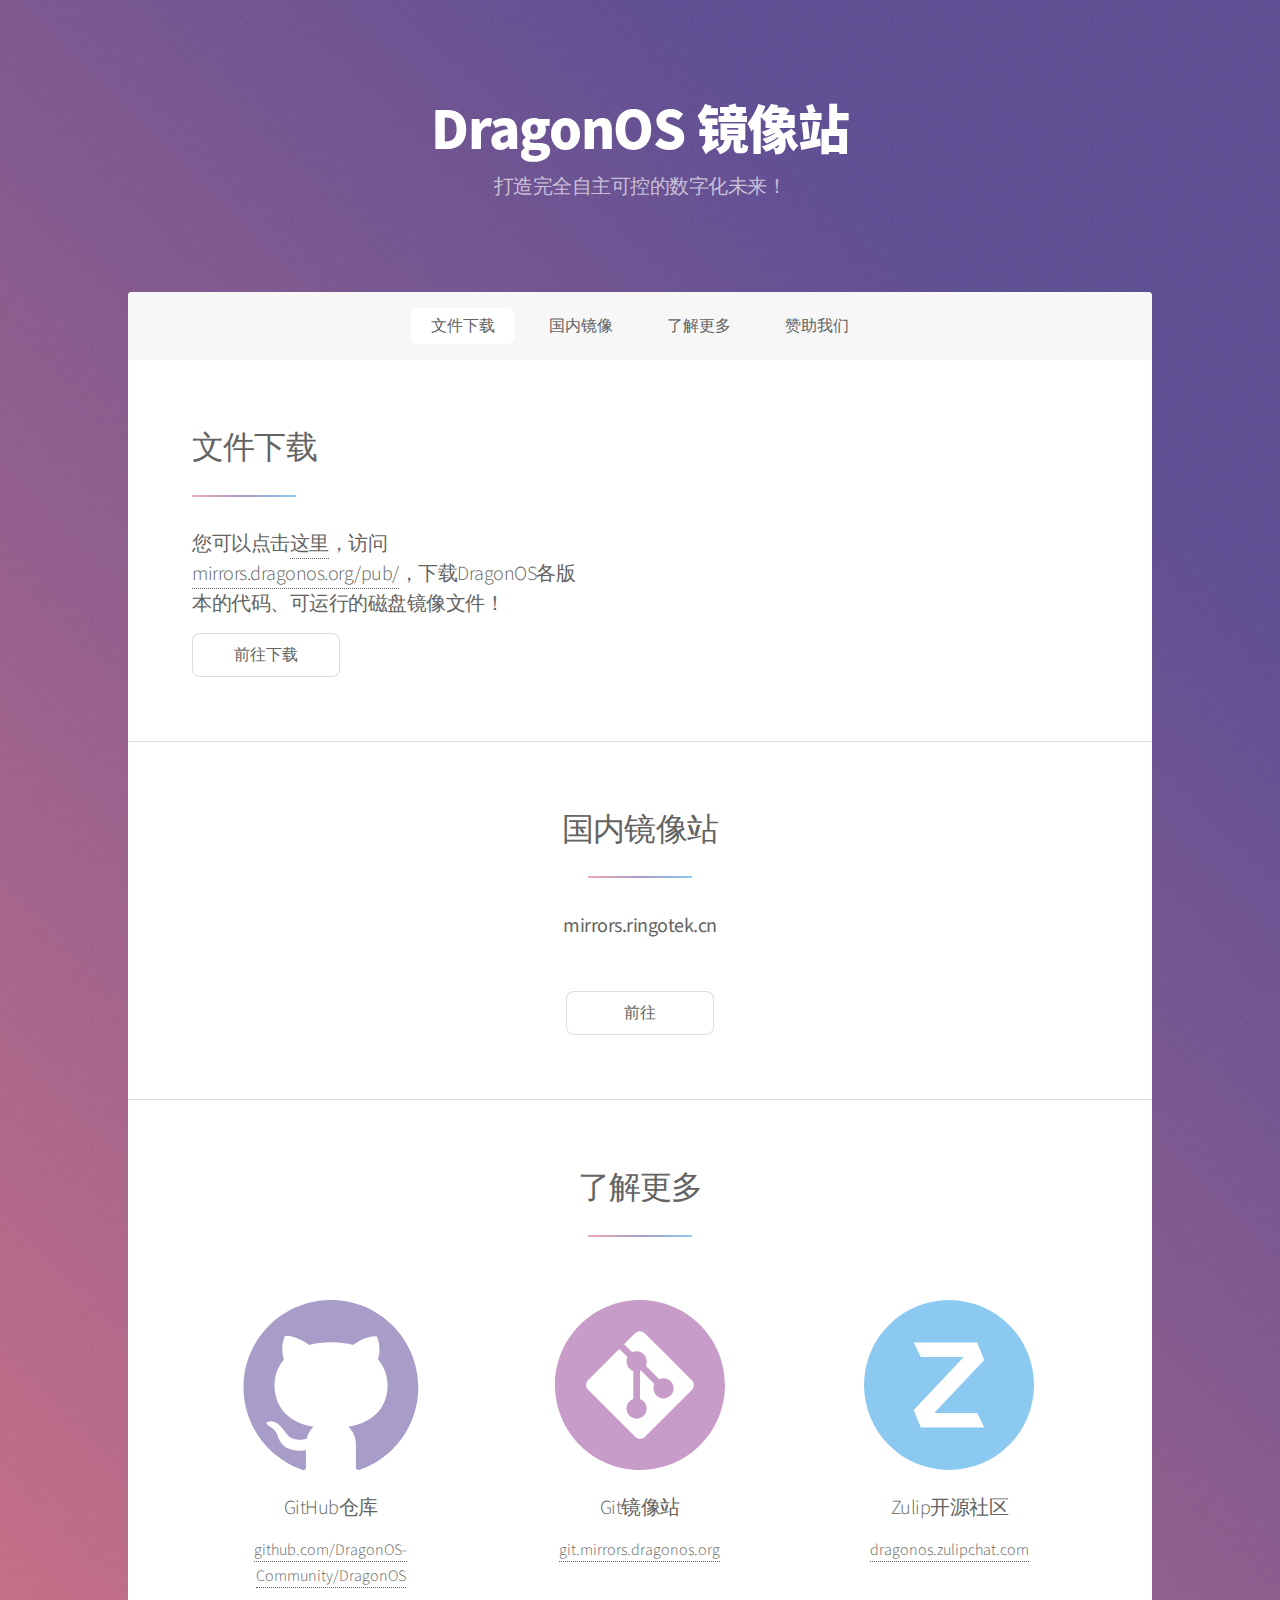
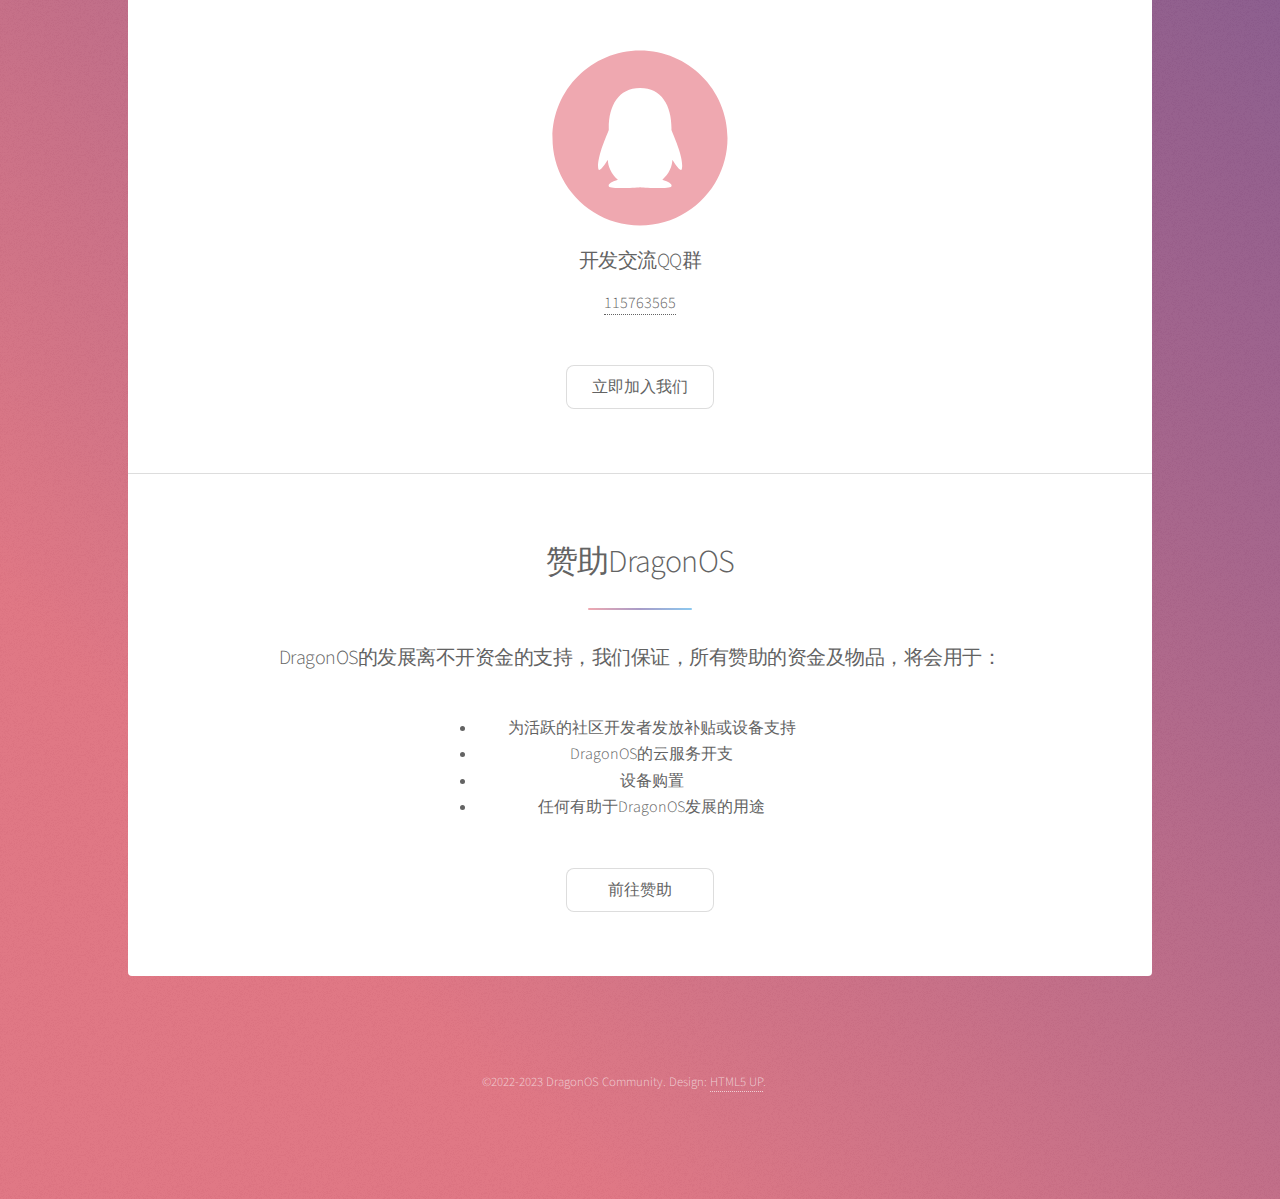
==== commit 18437f59: "Update index.html" ====
--- a/src/index.html
+++ b/src/index.html
@@ -72,19 +72,33 @@
 									<h2>了解更多</h2>
 								</header>
 								<ul class="features">
+
 									<li>
-										<a style="border-bottom: none" href="https://github.com/fslongjin/DragonOS" ><span class="icon solid style3">
-											<svg t="1690797645233" class="icon" viewBox="0 0 1024 1024" version="1.1" xmlns="http://www.w3.org/2000/svg" p-id="4051" width="200" height="200"><path d="M511.6 76.3C264.3 76.2 64 276.4 64 523.5 64 718.9 189.3 885 363.8 946c23.5 5.9 19.9-10.8 19.9-22.2v-77.5c-135.7 15.9-141.2-73.9-150.3-88.9C215 726 171.5 718 184.5 703c30.9-15.9 62.4 4 98.9 57.9 26.4 39.1 77.9 32.5 104 26 5.7-23.5 17.9-44.5 34.7-60.8-140.6-25.2-199.2-111-199.2-213 0-49.5 16.3-95 48.3-131.7-20.4-60.5 1.9-112.3 4.9-120 58.1-5.2 118.5 41.6 123.2 45.3 33-8.9 70.7-13.6 112.9-13.6 42.4 0 80.2 4.9 113.5 13.9 11.3-8.6 67.3-48.8 121.3-43.9 2.9 7.7 24.7 58.3 5.5 118 32.4 36.8 48.9 82.7 48.9 132.3 0 102.2-59 188.1-200 212.9 23.5 23.2 38.1 55.4 38.1 91v112.5c0.8 9 0 17.9 15 17.9 177.1-59.7 304.6-227 304.6-424.1 0-247.2-200.4-447.3-447.5-447.3z" p-id="4052" fill="#a89cc8"></path></svg>
-										</span></a>
+										<a style="border-bottom: none" href="https://github.com/fslongjin/DragonOS" >
+											<span class="icon style3">
+												<svg t="1690797645233" class="icon" viewBox="0 0 1024 1024" version="1.1" xmlns="http://www.w3.org/2000/svg" p-id="4051" width="200" height="200"><path d="M511.6 76.3C264.3 76.2 64 276.4 64 523.5 64 718.9 189.3 885 363.8 946c23.5 5.9 19.9-10.8 19.9-22.2v-77.5c-135.7 15.9-141.2-73.9-150.3-88.9C215 726 171.5 718 184.5 703c30.9-15.9 62.4 4 98.9 57.9 26.4 39.1 77.9 32.5 104 26 5.7-23.5 17.9-44.5 34.7-60.8-140.6-25.2-199.2-111-199.2-213 0-49.5 16.3-95 48.3-131.7-20.4-60.5 1.9-112.3 4.9-120 58.1-5.2 118.5 41.6 123.2 45.3 33-8.9 70.7-13.6 112.9-13.6 42.4 0 80.2 4.9 113.5 13.9 11.3-8.6 67.3-48.8 121.3-43.9 2.9 7.7 24.7 58.3 5.5 118 32.4 36.8 48.9 82.7 48.9 132.3 0 102.2-59 188.1-200 212.9 23.5 23.2 38.1 55.4 38.1 91v112.5c0.8 9 0 17.9 15 17.9 177.1-59.7 304.6-227 304.6-424.1 0-247.2-200.4-447.3-447.5-447.3z" p-id="4052" fill="#a89cc8"></path></svg>
+											</span>
+										</a>
 										<h3>GitHub仓库</h3>
-										<a href="https://github.com/DragonOS-Community/DragonOS">https://github.com/DragonOS-Community/DragonOS</a>
+										<a href="https://github.com/DragonOS-Community/DragonOS">github.com/DragonOS-Community/DragonOS</a>
 									</li>
 									<li>
-										<a style="border-bottom: none" href="https://bbs.dragonos.org"><span class="icon style5">
-											<svg t="1690857946956" class="icon" viewBox="0 0 1024 1024" version="1.1" xmlns="http://www.w3.org/2000/svg" p-id="2339" width="170" height="170" style="margin: 15px 0"><path d="M1024 512a512 512 0 1 1-1024 0 512 512 0 0 1 1024 0z m-342.613333-256H299.52l42.666667 86.613333h258.56l-301.226667 320 42.666667 104.96h382.293333l-42.666667-86.186666H422.826667l301.226666-320-42.666666-104.96z" p-id="2340" fill="#8cc9f0"></path></svg>
-										</span></a>
+										<a style="border-bottom: none" href="https://git.mirrors.dragonos.org" >
+											<span class="icon style2">
+												<svg t="1691372442425" class="icon" viewBox="0 0 1024 1024" version="1.1" xmlns="http://www.w3.org/2000/svg" p-id="2279" width="170" height="200"><path d="M512 0C229.23264 0 0 229.23264 0 512c0 282.76736 229.23264 512 512 512 51.623253 0 101.451093-7.673173 148.43904-21.886293 127.91808-38.68672 234.666667-126.07488 298.707627-240.59904 25.78432-46.107307 44.632747-96.610987 55.166293-150.09792 0.054613-0.273067 0.12288-0.53248 0.177493-0.805547C1020.7232 578.70336 1024 545.737387 1024 512 1024 229.23264 794.76736 0 512 0zM823.958187 542.180693l-281.750187 281.750187c-16.329387 16.308907-42.769067 16.308907-59.06432 0L215.69536 556.516693l-12.192427-12.192427-3.46112-3.46112c-16.308907-16.308907-16.308907-42.728107 0-59.057493l132.87424-132.860587 0.34816-0.34816 54.12864-54.114987 49.493333 49.493333c-3.80928 7.92576-5.9392 16.820907-5.9392 26.200747 0 26.48064 16.91648 48.96768 40.523093 57.316693l0 169.04192c-23.606613 8.349013-40.523093 30.856533-40.523093 57.316693 0 33.573547 27.211093 60.78464 60.78464 60.78464s60.78464-27.211093 60.78464-60.78464c0-26.48064-16.923307-48.96768-40.523093-57.316693L511.993173 427.47904c2.02752-0.709973 4.007253-1.51552 5.9392-2.450773l81.025707 81.025707c-3.80928 7.92576-5.9392 16.820907-5.9392 26.200747 0 33.573547 27.211093 60.78464 60.78464 60.78464 33.573547 0 60.78464-27.211093 60.78464-60.78464 0-33.573547-27.211093-60.78464-60.78464-60.78464-9.37984 0-18.254507 2.1504-26.200747 5.9392L546.583893 396.383573c3.80928-7.92576 5.9392-16.820907 5.9392-26.200747 0-33.573547-27.211093-60.78464-60.78464-60.78464-9.37984 0-18.254507 2.1504-26.200747 5.9392l-49.493333-49.493333 27.613867-27.613867 0.211627-0.211627 10.67008-10.67008 27.27936-27.27936c16.329387-16.308907 42.769067-16.308907 59.057493 0l76.32896 76.322133 19.203413 19.196587 187.55584 187.542187 0-0.02048C840.267093 499.411627 840.267093 525.871787 823.958187 542.180693z" p-id="2280" fill="#c79cc8"></path></svg>
+											</span>
+										</a>
+										<h3>Git镜像站</h3>
+										<a href="https://git.mirrors.dragonos.org">git.mirrors.dragonos.org</a>
+									</li>
+									<li>
+										<a style="border-bottom: none" href="https://bbs.dragonos.org">
+											<span class="icon style5">
+												<svg t="1690857946956" class="icon" viewBox="0 0 1024 1024" version="1.1" xmlns="http://www.w3.org/2000/svg" p-id="2339" width="170" height="200"><path d="M1024 512a512 512 0 1 1-1024 0 512 512 0 0 1 1024 0z m-342.613333-256H299.52l42.666667 86.613333h258.56l-301.226667 320 42.666667 104.96h382.293333l-42.666667-86.186666H422.826667l301.226666-320-42.666666-104.96z" p-id="2340" fill="#8cc9f0"></path></svg>
+											</span>
+										</a>
 										<h3>Zulip开源社区</h3>
-										<a href="https://dragonos.zulipchat.com/">https://dragonos.zulipchat.com/</a>
+										<a href="https://dragonos.zulipchat.com/">dragonos.zulipchat.com</a>
 									</li>
 									<li>
 										<a style="border-bottom: none" href="http://qm.qq.com/cgi-bin/qm/qr?_wv=1027&k=5KfmkHtFRxR0Cs0UY2Nuq-C2KBJHUR1k&authKey=b%2BXKM94Z%2FIKrZScWaLQOIlvi4wXtGjrVBRhCamN8%2FWY8Rt9WVt2%2FkQvyWHOP9fL7&noverify=0&group_code=115763565">
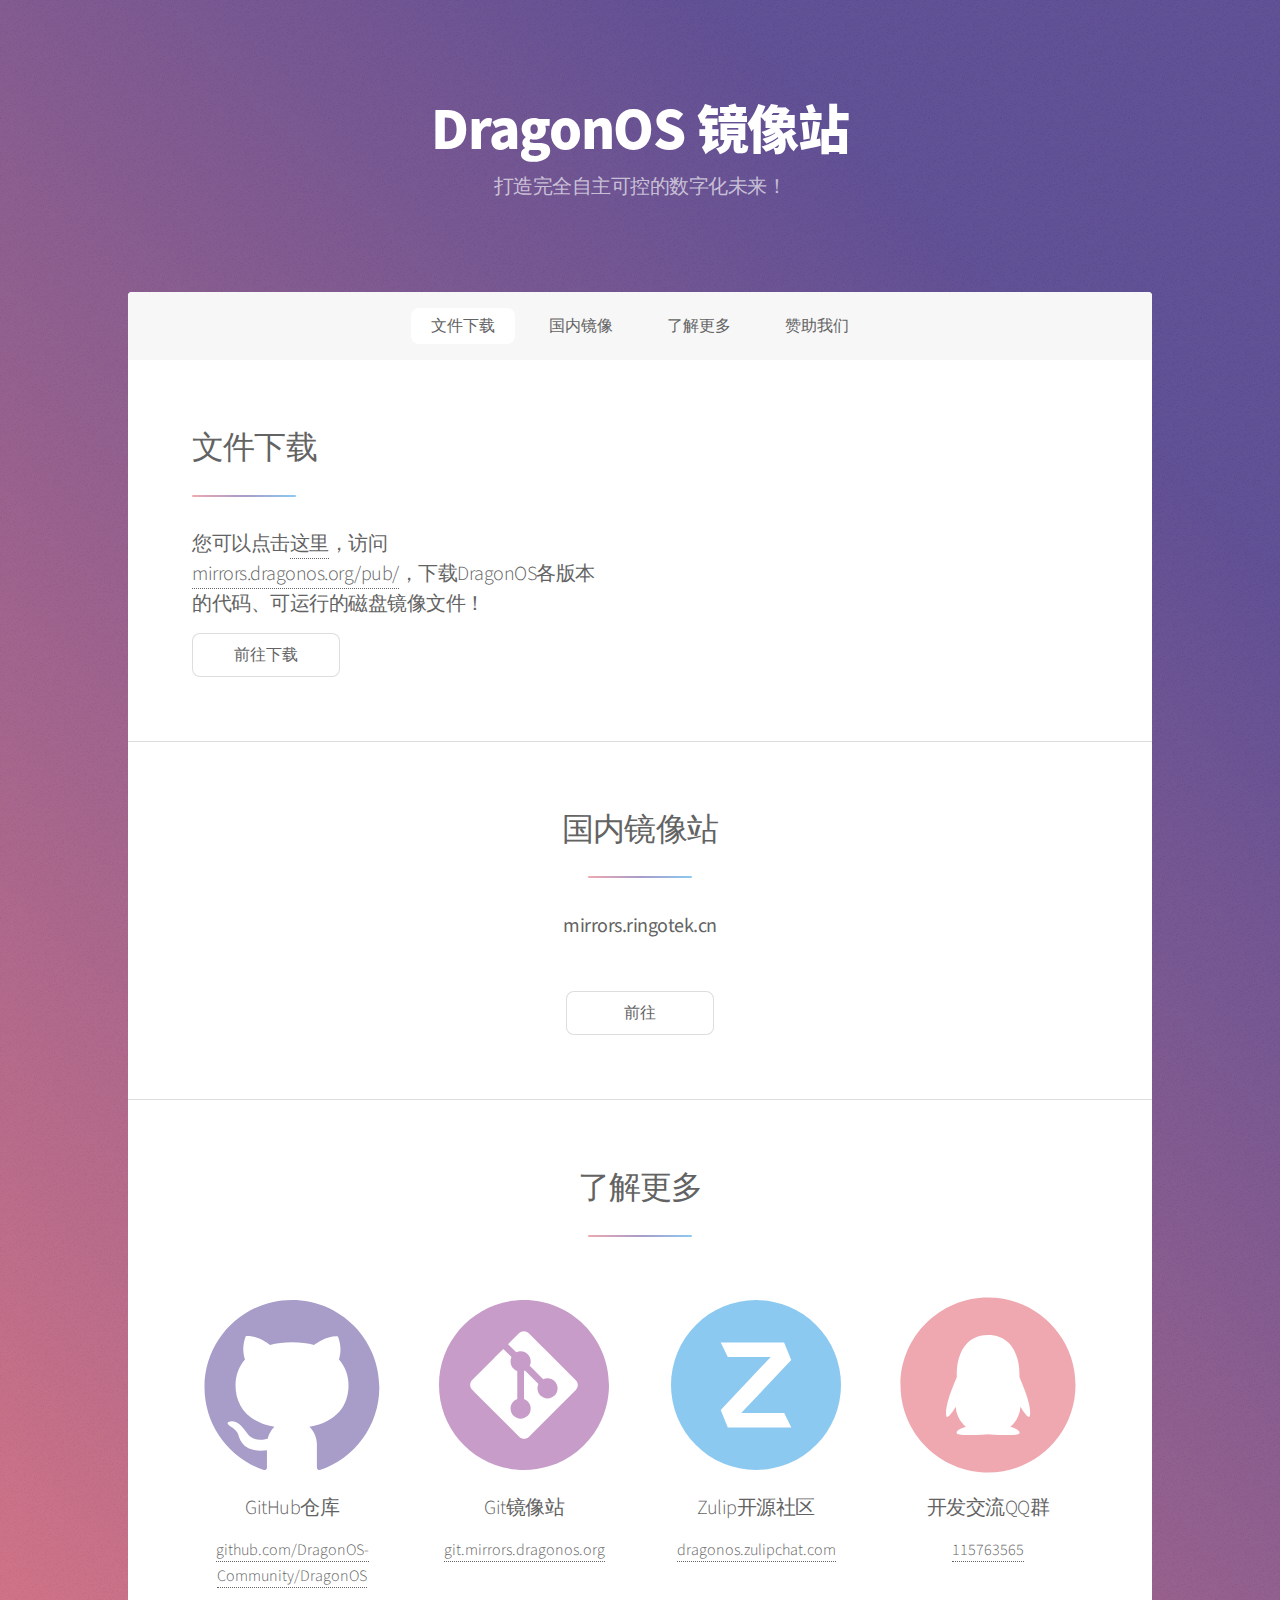
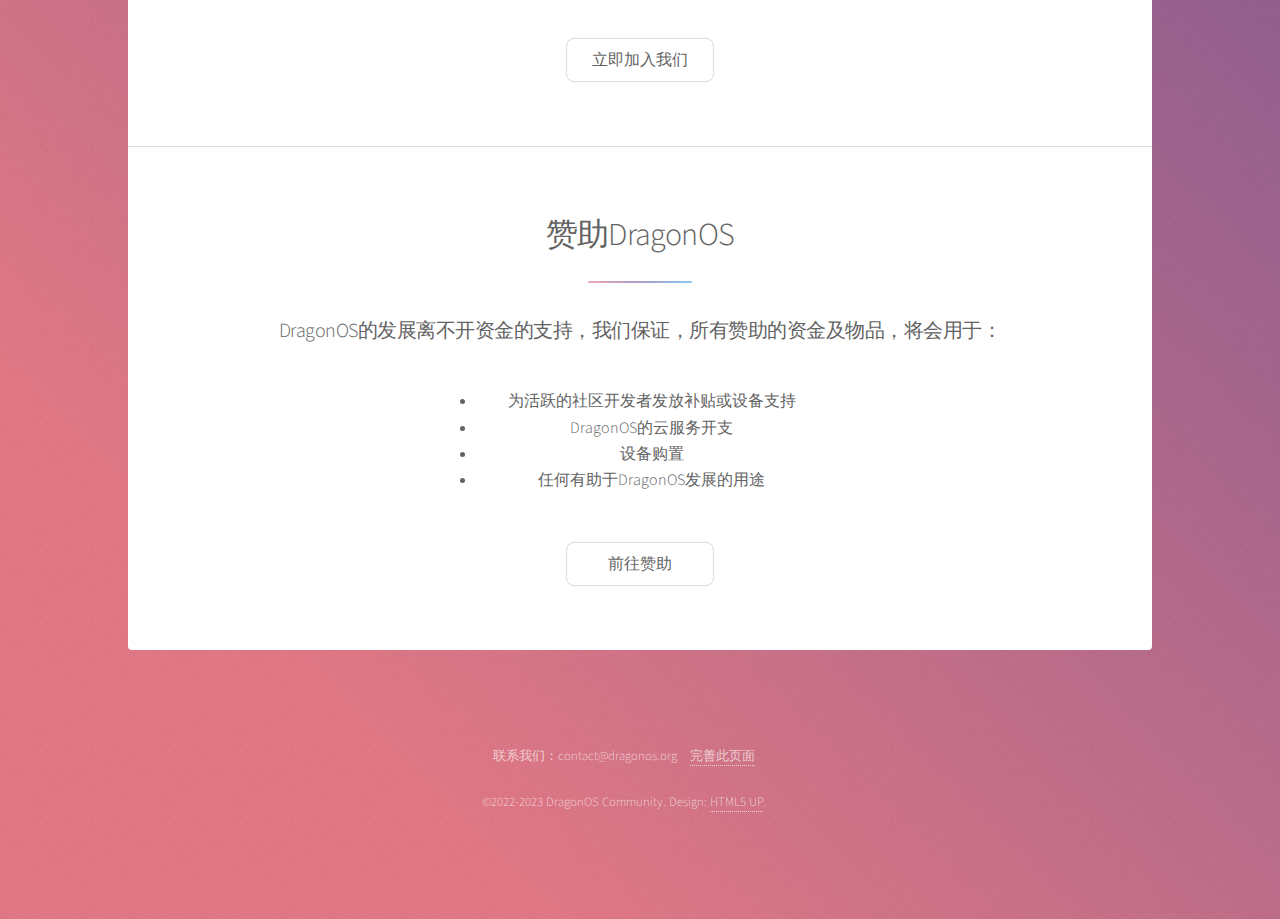
==== commit 32bfa3e7: "Update index.html" ====
--- a/src/index.html
+++ b/src/index.html
@@ -74,7 +74,7 @@
 								<ul class="features">
 
 									<li>
-										<a style="border-bottom: none" href="https://github.com/fslongjin/DragonOS" >
+										<a style="border-bottom: none" href="https://github.com/DragonOS-Community/DragonOS" >
 											<span class="icon style3">
 												<svg t="1690797645233" class="icon" viewBox="0 0 1024 1024" version="1.1" xmlns="http://www.w3.org/2000/svg" p-id="4051" width="200" height="200"><path d="M511.6 76.3C264.3 76.2 64 276.4 64 523.5 64 718.9 189.3 885 363.8 946c23.5 5.9 19.9-10.8 19.9-22.2v-77.5c-135.7 15.9-141.2-73.9-150.3-88.9C215 726 171.5 718 184.5 703c30.9-15.9 62.4 4 98.9 57.9 26.4 39.1 77.9 32.5 104 26 5.7-23.5 17.9-44.5 34.7-60.8-140.6-25.2-199.2-111-199.2-213 0-49.5 16.3-95 48.3-131.7-20.4-60.5 1.9-112.3 4.9-120 58.1-5.2 118.5 41.6 123.2 45.3 33-8.9 70.7-13.6 112.9-13.6 42.4 0 80.2 4.9 113.5 13.9 11.3-8.6 67.3-48.8 121.3-43.9 2.9 7.7 24.7 58.3 5.5 118 32.4 36.8 48.9 82.7 48.9 132.3 0 102.2-59 188.1-200 212.9 23.5 23.2 38.1 55.4 38.1 91v112.5c0.8 9 0 17.9 15 17.9 177.1-59.7 304.6-227 304.6-424.1 0-247.2-200.4-447.3-447.5-447.3z" p-id="4052" fill="#a89cc8"></path></svg>
 											</span>
@@ -92,7 +92,7 @@
 										<a href="https://git.mirrors.dragonos.org">git.mirrors.dragonos.org</a>
 									</li>
 									<li>
-										<a style="border-bottom: none" href="https://bbs.dragonos.org">
+										<a style="border-bottom: none" href="https://dragonos.zulipchat.com/">
 											<span class="icon style5">
 												<svg t="1690857946956" class="icon" viewBox="0 0 1024 1024" version="1.1" xmlns="http://www.w3.org/2000/svg" p-id="2339" width="170" height="200"><path d="M1024 512a512 512 0 1 1-1024 0 512 512 0 0 1 1024 0z m-342.613333-256H299.52l42.666667 86.613333h258.56l-301.226667 320 42.666667 104.96h382.293333l-42.666667-86.186666H422.826667l301.226666-320-42.666666-104.96z" p-id="2340" fill="#8cc9f0"></path></svg>
 											</span>
@@ -140,7 +140,8 @@
 
 				<!-- Footer -->
 					<footer id="footer">
-						<p class="copyright">©2022-2023 DragonOS Community. Design: <a href="https://html5up.net">HTML5 UP</a>.</p>
+						<p class="copyright">联系我们：contact@dragonos.org　<a href="https://github.com/DragonOS-Community/mirror-frontend">完善此页面</a></p>
+						<p class="copyright" style="margin-top: 0">©2022-2023 DragonOS Community. Design: <a href="https://html5up.net">HTML5 UP</a>.</p>
 					</footer>
 
 
--- a/src/assets/css/main.css
+++ b/src/assets/css/main.css
@@ -2808,6 +2808,7 @@
 		display: -webkit-flex;
 		display: -ms-flex;
 		display: flex;
+		align-items: flex-start;
 		-moz-flex-wrap: wrap;
 		-webkit-flex-wrap: wrap;
 		-ms-flex-wrap: wrap;
@@ -2823,13 +2824,13 @@
 	}
 
 		.features li {
-			width: calc(33.33333% - 2em);
+			width: calc(25% - 2em);
 			margin-left: 2em;
 			margin-top: 3em;
 			padding: 0;
 		}
 
-			.features li:nth-child(1), .features li:nth-child(2), .features li:nth-child(3) {
+			.features li:nth-child(1), .features li:nth-child(2), .features li:nth-child(3), .features li:nth-child(4) {
 				margin-top: 0;
 			}
 
@@ -2843,7 +2844,7 @@
 				width: calc(50% - 2em);
 			}
 
-				.features li:nth-child(3) {
+				.features li:nth-child(3), .features li:nth-child(4) {
 					margin-top: 3em;
 				}
 
@@ -2862,7 +2863,7 @@
 					margin-top: 2em;
 				}
 
-					.features li:nth-child(2), .features li:nth-child(3) {
+					.features li:nth-child(2), .features li:nth-child(3),.features li:nth-child(4) {
 						margin-top: 2em;
 					}
 
@@ -3014,10 +3015,9 @@
 			border: solid 1px;
 		}
 
-			.spotlight .image img {
+			.spotlight img {
 				display: block;
-				border-radius: 100%;
-				width: 16em;
+				width: 30em;
 			}
 
 		@media screen and (max-width: 980px) {
@@ -3051,7 +3051,7 @@
 						width: calc(100% + 1em);
 					}
 
-				.spotlight .image {
+				.spotlight img {
 					-moz-flex: 0 1 auto;
 					-webkit-flex: 0 1 auto;
 					-ms-flex: 0 1 auto;
@@ -3068,8 +3068,8 @@
 				padding: 0.35em;
 			}
 
-				.spotlight .image img {
-					width: 12em;
+				.spotlight img {
+					width: 20em;
 				}
 
 		}
@@ -3103,22 +3103,22 @@
 			}
 
 			#header.alt > * {
-				-moz-transition: opacity 3s ease;
-				-webkit-transition: opacity 3s ease;
-				-ms-transition: opacity 3s ease;
-				transition: opacity 3s ease;
-				-moz-transition-delay: 0.5s;
-				-webkit-transition-delay: 0.5s;
-				-ms-transition-delay: 0.5s;
-				transition-delay: 0.5s;
+				-moz-transition: opacity 1s ease;
+				-webkit-transition: opacity 1s ease;
+				-ms-transition: opacity 1s ease;
+				transition: opacity 1s ease;
+				-moz-transition-delay: 0.1s;
+				-webkit-transition-delay: 0.1s;
+				-ms-transition-delay: 0.1s;
+				transition-delay: 0.1s;
 				opacity: 1;
 			}
 
 			#header.alt .logo {
-				-moz-transition: opacity 1.25s ease, -moz-transform 0.5s ease;
-				-webkit-transition: opacity 1.25s ease, -webkit-transform 0.5s ease;
-				-ms-transition: opacity 1.25s ease, -ms-transform 0.5s ease;
-				transition: opacity 1.25s ease, transform 0.5s ease;
+				-moz-transition: opacity 1s ease, -moz-transform 0.5s ease;
+				-webkit-transition: opacity 1s ease, -webkit-transform 0.5s ease;
+				-ms-transition: opacity 1s ease, -ms-transform 0.5s ease;
+				transition: opacity 1s ease, transform 0.5s ease;
 				-moz-transition-delay: 0s;
 				-webkit-transition-delay: 0s;
 				-ms-transition-delay: 0s;
@@ -3792,4 +3792,3 @@
 			}
 
 		}
-
